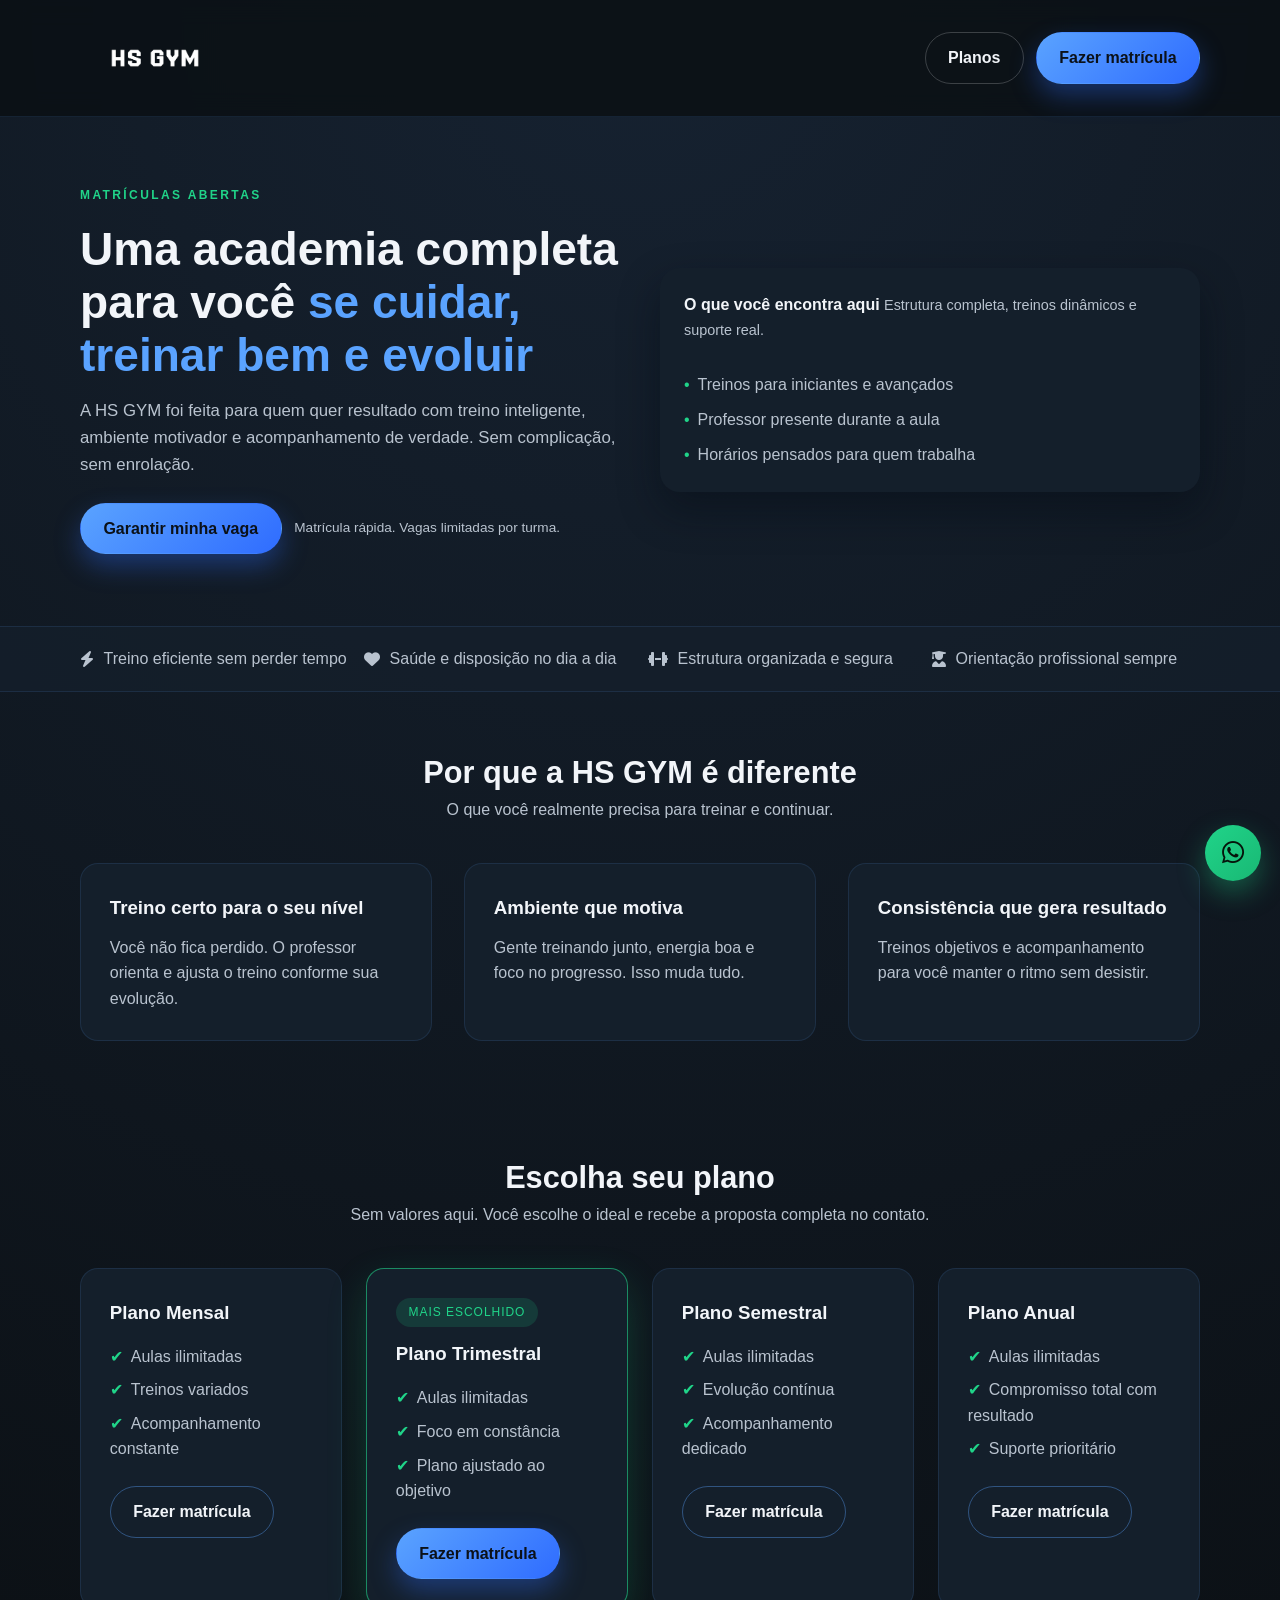
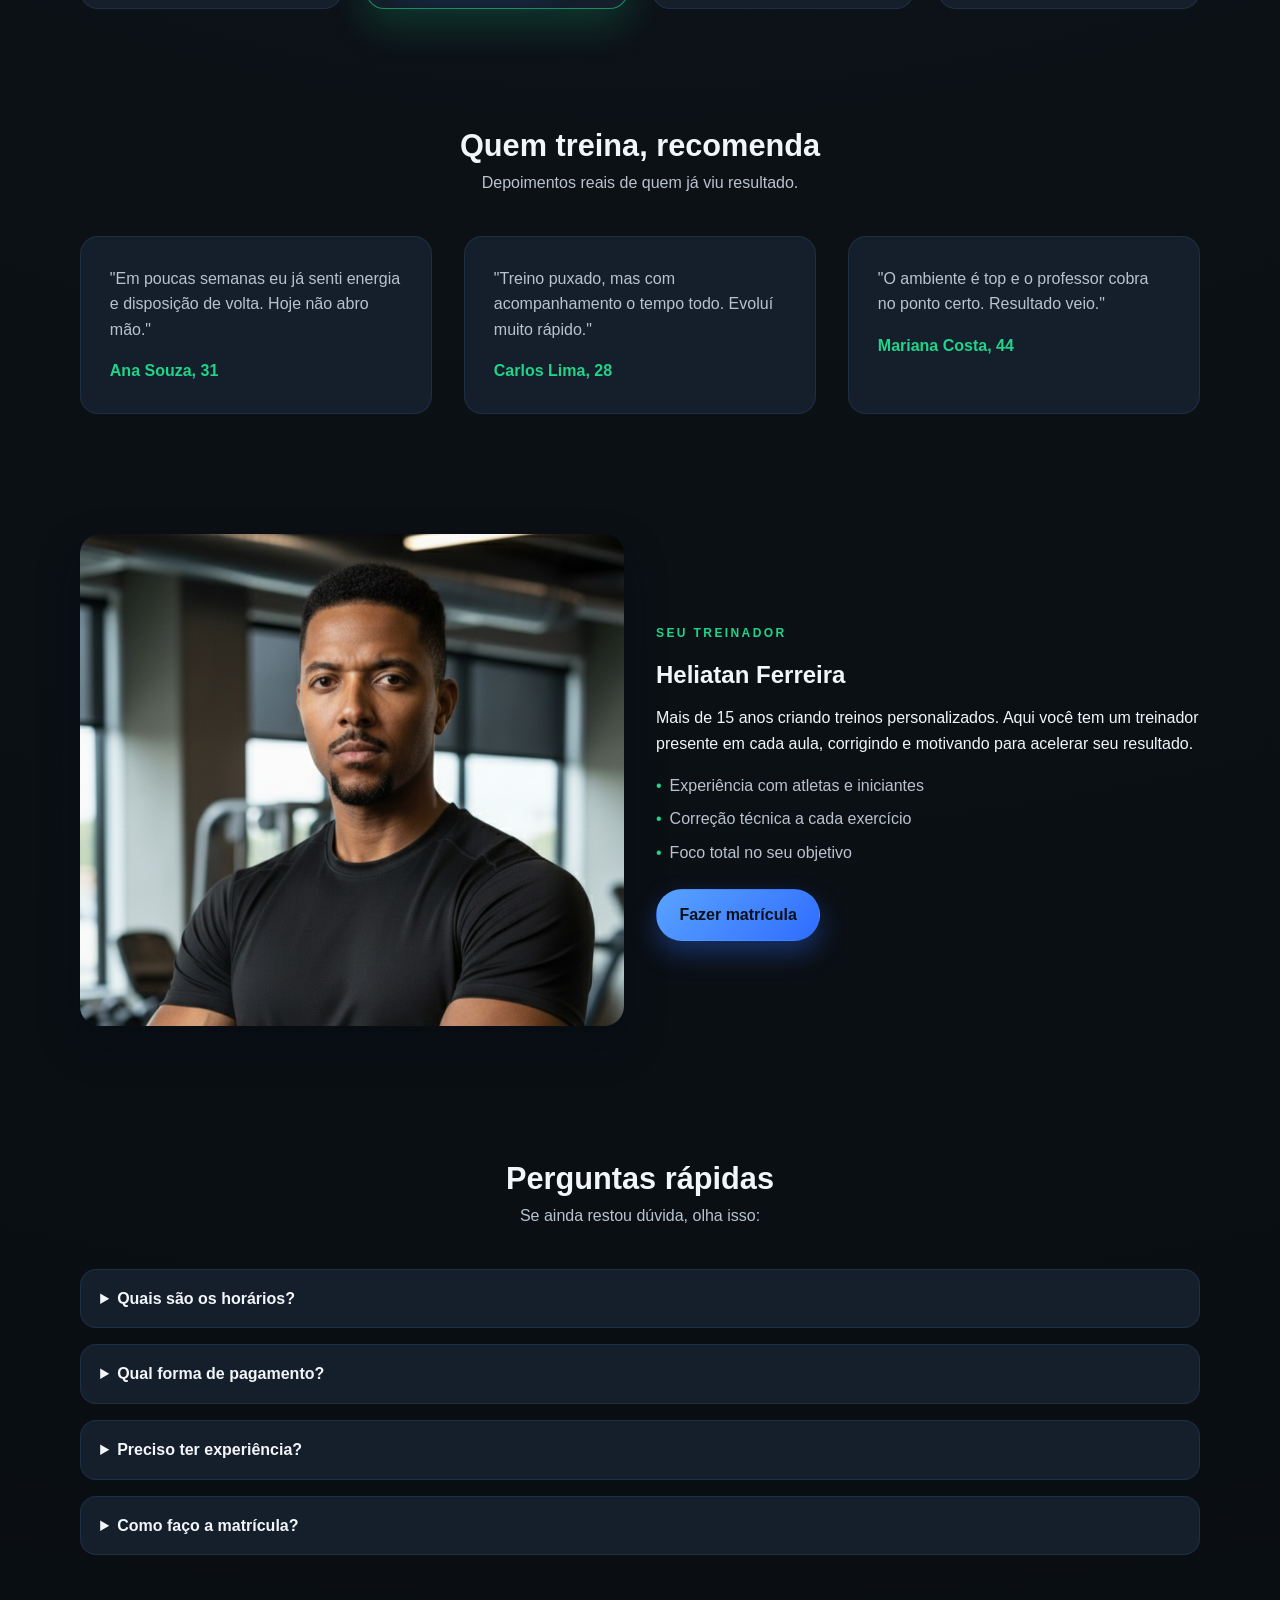
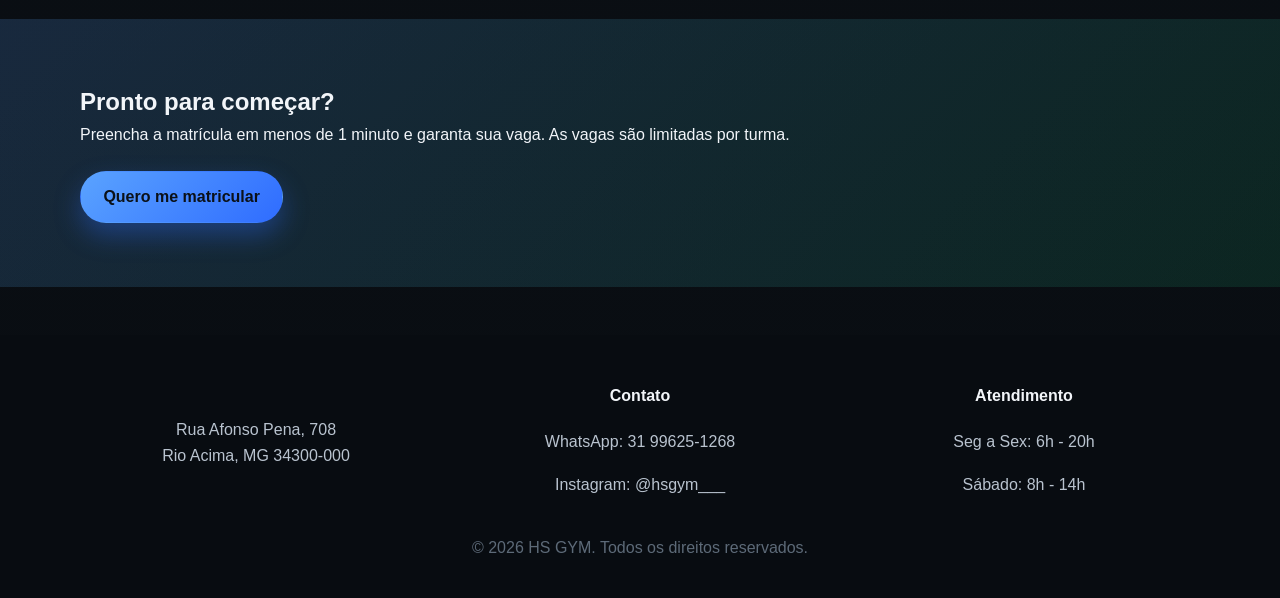
==== index.html @ c08868fa "mobile" ====
﻿<!DOCTYPE html>
<html lang="pt-br">
  <head>
    <meta charset="UTF-8" />
    <meta name="viewport" content="width=device-width, initial-scale=1.0" />
    <title>HS GYM | Matrículas Abertas</title>
    <link rel="stylesheet" href="cta.css" />
    <link
      rel="stylesheet"
      href="https://cdnjs.cloudflare.com/ajax/libs/font-awesome/6.5.1/css/all.min.css"
      integrity="sha512-DTOQO9RWCH3ppGqcWaEA1BIZOC6xxalwEsw9c2QQeAIftl+Vegovlnee1c9QX4TctnWMn13TZye+giMm8e2LwA=="
      crossorigin="anonymous"
      referrerpolicy="no-referrer"
    />
  </head>
  <body>
    <header class="topbar">
      <div class="container topbar-inner">
        <a class="brand" href="#inicio" aria-label="HS GYM">
          <img src="img/logo.png.png" alt="Logo HS GYM" />
        </a>
        <nav class="top-actions">
          <a class="btn btn-ghost" href="#planos">Planos</a>
          <a class="btn btn-primary js-enroll" href="https://forms.clickup.com/90132851194/f/2ky5cafu-353/3XN0VK53O9BMHIVTZN" target="_blank">
            Fazer matrícula
          </a>
        </nav>
      </div>
    </header>

    <main id="inicio">
      <section class="hero">
        <div class="container hero-grid">
          <div class="hero-copy">
            <span class="eyebrow">Matrículas abertas</span>
            <h1>
              Uma academia completa para você
              <span>se cuidar, treinar bem e evoluir</span>
            </h1>
            <p class="lead">
              A HS GYM foi feita para quem quer resultado com treino inteligente, ambiente
              motivador e acompanhamento de verdade. Sem complicação, sem enrolação.
            </p>
            <div class="hero-cta">
              <a class="btn btn-primary js-enroll" href="https://forms.clickup.com/90132851194/f/2ky5cafu-353/3XN0VK53O9BMHIVTZN" target="_blank">
                Garantir minha vaga
              </a>
              <span class="mini-note">Matrícula rápida. Vagas limitadas por turma.</span>
            </div>
          </div>

          <div class="hero-visual">
            <div class="hero-card wide">
              <div class="hero-card-info">
                <strong>O que você encontra aqui</strong>
                <span>Estrutura completa, treinos dinâmicos e suporte real.</span>
              </div>
              <ul class="hero-list">
                <li>Treinos para iniciantes e avançados</li>
                <li>Professor presente durante a aula</li>
                <li>Horários pensados para quem trabalha</li>
              </ul>
            </div>
          </div>
        </div>
      </section>

      <section class="strip">
        <div class="container strip-inner">
          <div class="strip-item">
            <i class="fa-solid fa-bolt"></i>
            <span>Treino eficiente sem perder tempo</span>
          </div>
          <div class="strip-item">
            <i class="fa-solid fa-heart"></i>
            <span>Saúde e disposição no dia a dia</span>
          </div>
          <div class="strip-item">
            <i class="fa-solid fa-dumbbell"></i>
            <span>Estrutura organizada e segura</span>
          </div>
          <div class="strip-item">
            <i class="fa-solid fa-user-graduate"></i>
            <span>Orientação profissional sempre</span>
          </div>
        </div>
      </section>

      <section class="benefits" id="beneficios">
        <div class="container">
          <div class="section-head">
            <h2>Por que a HS GYM é diferente</h2>
            <p>O que você realmente precisa para treinar e continuar.</p>
          </div>
          <div class="grid-3">
            <article class="card">
              <h3>Treino certo para o seu nível</h3>
              <p>Você não fica perdido. O professor orienta e ajusta o treino conforme sua evolução.</p>
            </article>
            <article class="card">
              <h3>Ambiente que motiva</h3>
              <p>Gente treinando junto, energia boa e foco no progresso. Isso muda tudo.</p>
            </article>
            <article class="card">
              <h3>Consistência que gera resultado</h3>
              <p>Treinos objetivos e acompanhamento para você manter o ritmo sem desistir.</p>
            </article>
          </div>
        </div>
      </section>

      <section class="plans" id="planos">
        <div class="container">
          <div class="section-head">
            <h2>Escolha seu plano</h2>
            <p>Sem valores aqui. Você escolhe o ideal e recebe a proposta completa no contato.</p>
          </div>
          <div class="grid-4 plans-carousel">
            <article class="plan">
              <h3>Plano Mensal</h3>
              <ul>
                <li>Aulas ilimitadas</li>
                <li>Treinos variados</li>
                <li>Acompanhamento constante</li>
              </ul>
              <a class="btn btn-outline js-enroll" href="https://forms.clickup.com/90132851194/f/2ky5cafu-353/3XN0VK53O9BMHIVTZN" target="_blank">Fazer matrícula</a>
            </article>
            <article class="plan featured">
              <div class="tag">Mais escolhido</div>
              <h3>Plano Trimestral</h3>
              <ul>
                <li>Aulas ilimitadas</li>
                <li>Foco em constância</li>
                <li>Plano ajustado ao objetivo</li>
              </ul>
              <a class="btn btn-primary js-enroll" href="https://forms.clickup.com/90132851194/f/2ky5cafu-353/3XN0VK53O9BMHIVTZN" target="_blank">Fazer matrícula</a>
            </article>
            <article class="plan">
              <h3>Plano Semestral</h3>
              <ul>
                <li>Aulas ilimitadas</li>
                <li>Evolução contínua</li>
                <li>Acompanhamento dedicado</li>
              </ul>
              <a class="btn btn-outline js-enroll" href="https://forms.clickup.com/90132851194/f/2ky5cafu-353/3XN0VK53O9BMHIVTZN" target="_blank">Fazer matrícula</a>
            </article>
            <article class="plan">
              <h3>Plano Anual</h3>
              <ul>
                <li>Aulas ilimitadas</li>
                <li>Compromisso total com resultado</li>
                <li>Suporte prioritário</li>
              </ul>
              <a class="btn btn-outline js-enroll" href="https://forms.clickup.com/90132851194/f/2ky5cafu-353/3XN0VK53O9BMHIVTZN" target="_blank">Fazer matrícula</a>
            </article>
          </div>
          <div class="plans-dots" aria-hidden="true">
            <span class="dot active"></span>
            <span class="dot"></span>
            <span class="dot"></span>
            <span class="dot"></span>
          </div>
        </div>
      </section>

      <section class="social-proof" id="depoimentos">
        <div class="container">
          <div class="section-head">
            <h2>Quem treina, recomenda</h2>
            <p>Depoimentos reais de quem já viu resultado.</p>
          </div>
          <div class="grid-3">
            <article class="quote">
              <p>"Em poucas semanas eu já senti energia e disposição de volta. Hoje não abro mão."</p>
              <span>Ana Souza, 31</span>
            </article>
            <article class="quote">
              <p>"Treino puxado, mas com acompanhamento o tempo todo. Evoluí muito rápido."</p>
              <span>Carlos Lima, 28</span>
            </article>
            <article class="quote">
              <p>"O ambiente é top e o professor cobra no ponto certo. Resultado veio."</p>
              <span>Mariana Costa, 44</span>
            </article>
          </div>
        </div>
      </section>

      <section class="trainer" id="treinador">
        <div class="container trainer-grid">
          <div class="trainer-image">
            <img src="img/personal.png" alt="Heliatan Ferreira - Personal Trainer" />
          </div>
          <div class="trainer-info">
            <span class="eyebrow">Seu treinador</span>
            <h2>Heliatan Ferreira</h2>
            <p>
              Mais de 15 anos criando treinos personalizados. Aqui você tem um treinador
              presente em cada aula, corrigindo e motivando para acelerar seu resultado.
            </p>
            <ul class="trainer-list">
              <li>Experiência com atletas e iniciantes</li>
              <li>Correção técnica a cada exercício</li>
              <li>Foco total no seu objetivo</li>
            </ul>
            <a class="btn btn-primary js-enroll" href="https://forms.clickup.com/90132851194/f/2ky5cafu-353/3XN0VK53O9BMHIVTZN" target="_blank">Fazer matrícula</a>
          </div>
        </div>
      </section>

      <section class="faq" id="faq">
        <div class="container">
          <div class="section-head">
            <h2>Perguntas rápidas</h2>
            <p>Se ainda restou dúvida, olha isso:</p>
          </div>
          <div class="faq-grid">
            <details>
              <summary>Quais são os horários?</summary>
              <p>Segundas, quartas e sextas: 06h, 18h30 e 19h30.</p>
            </details>
            <details>
              <summary>Qual forma de pagamento?</summary>
              <p>Pix ou dinheiro. Você escolhe o mais conveniente.</p>
            </details>
            <details>
              <summary>Preciso ter experiência?</summary>
              <p>Não. Os treinos são adaptados para qualquer nível.</p>
            </details>
            <details>
              <summary>Como faço a matrícula?</summary>
              <p>É só clicar em qualquer botão de matrícula e preencher o formulário.</p>
            </details>
          </div>
        </div>
      </section>

      <section class="cta-final" id="matricula">
        <div class="container cta-final-inner">
          <div>
            <h2>Pronto para começar?</h2>
            <p>
              Preencha a matrícula em menos de 1 minuto e garanta sua vaga. As vagas são
              limitadas por turma.
            </p>
          </div>
          <div class="cta-buttons">
            <a class="btn btn-primary js-enroll" href="https://forms.clickup.com/90132851194/f/2ky5cafu-353/3XN0VK53O9BMHIVTZN" target="_blank">Quero me matricular</a>
          </div>
        </div>
      </section>
    </main>

    <footer class="footer">
      <div class="container footer-grid">
        <div>
          <p>Rua Afonso Pena, 708<br />Rio Acima, MG 34300-000</p>
        </div>
        <div>
          <h4>Contato</h4>
          <p>WhatsApp: 31 99625-1268</p>
          <p>Instagram: @hsgym___</p>
        </div>
        <div>
          <h4>Atendimento</h4>
          <p>Seg a Sex: 6h - 20h</p>
          <p>Sábado: 8h - 14h</p>
        </div>
      </div>
      <p class="copyright">© 2026 HS GYM. Todos os direitos reservados.</p>
    </footer>

    <div class="sticky-cta">
      <a class="btn btn-primary js-enroll" href="https://forms.clickup.com/90132851194/f/2ky5cafu-353/3XN0VK53O9BMHIVTZN" target="_blank">Matricular</a>
    </div>

    <a
      class="whatsapp-support"
      href="https://api.whatsapp.com/send?phone=5531996251268&text=Preciso%20de%20suporte%20para%20realizar%20minha%20matr%C3%ADcula"
      target="_blank"
      aria-label="Suporte no WhatsApp"
    >
      <i class="fa-brands fa-whatsapp"></i>
    </a>

    <div class="modal-overlay" id="enroll-modal" aria-hidden="true">
      <div class="modal">
        <button class="modal-close" type="button" aria-label="Fechar">×</button>
        <h3>Matrícula enviada com sucesso</h3>
        <p>
          Obrigado por se matricular. Em breve nossa equipe entra em contato para
          confirmar os detalhes.
        </p>
        <div class="modal-actions">
          <a class="btn btn-outline" href="#beneficios">Conheça melhor a HS GYM</a>
          <a class="btn btn-primary" href="index2.html">Ir para o site principal</a>
        </div>
      </div>
    </div>

    <script>
      (function () {
        const modal = document.getElementById('enroll-modal');
        const closeBtn = modal.querySelector('.modal-close');
        const enrollLinks = document.querySelectorAll('.js-enroll');

        const openModal = () => {
          modal.classList.add('active');
          modal.setAttribute('aria-hidden', 'false');
        };

        const closeModal = () => {
          modal.classList.remove('active');
          modal.setAttribute('aria-hidden', 'true');
        };

        enrollLinks.forEach((link) => {
          link.addEventListener('click', () => {
            setTimeout(openModal, 200);
          });
        });

        closeBtn.addEventListener('click', closeModal);
        modal.addEventListener('click', (event) => {
          if (event.target === modal) {
            closeModal();
          }
        });

        document.addEventListener('keydown', (event) => {
          if (event.key === 'Escape') {
            closeModal();
          }
        });

        const plansCarousel = document.querySelector('.plans-carousel');
        const dots = document.querySelectorAll('.plans-dots .dot');

        if (plansCarousel && dots.length) {
          const updateDots = () => {
            const cardWidth = plansCarousel.firstElementChild?.getBoundingClientRect().width || 1;
            const index = Math.round(plansCarousel.scrollLeft / (cardWidth + 16));
            dots.forEach((dot, i) => {
              dot.classList.toggle('active', i === index);
            });
          };

          plansCarousel.addEventListener('scroll', () => {
            window.requestAnimationFrame(updateDots);
          });

          updateDots();
        }
      })();
    </script>
  </body>
</html>
---- cta.css ----
﻿:root {
  --bg: #0c1116;
  --bg-soft: #111a24;
  --card: #141f2b;
  --accent: #20d489;
  --accent-strong: #19b874;
  --primary: #5aa3ff;
  --text: #f2f5f9;
  --muted: #b9c3cf;
  --shadow: 0 18px 40px rgba(5, 10, 20, 0.45);
}

@import url('https://fonts.googleapis.com/css2?family=Manrope:wght@300;400;600;700&family=Sora:wght@400;600;700&display=swap');

* {
  margin: 0;
  padding: 0;
  box-sizing: border-box;
}

body {
  font-family: 'Manrope', sans-serif;
  background: radial-gradient(circle at top, #162231 0%, #0c1116 45%, #090d12 100%);
  color: var(--text);
  line-height: 1.6;
}

a {
  color: inherit;
  text-decoration: none;
}

img {
  max-width: 100%;
  display: block;
}

.container {
  width: min(1120px, 92%);
  margin: 0 auto;
}

.topbar {
  position: sticky;
  top: 0;
  z-index: 10;
  background: rgba(12, 17, 22, 0.9);
  backdrop-filter: blur(12px);
  border-bottom: 1px solid rgba(90, 163, 255, 0.12);
}

.topbar-inner {
  display: flex;
  align-items: center;
  justify-content: space-between;
  padding: 1rem 0;
}

.brand img {
  width: 150px;
}

.top-actions {
  display: flex;
  gap: 0.75rem;
  align-items: center;
}

.btn {
  display: inline-flex;
  align-items: center;
  justify-content: center;
  gap: 0.5rem;
  padding: 0.75rem 1.4rem;
  border-radius: 999px;
  font-weight: 600;
  transition: all 0.2s ease;
  border: 1px solid transparent;
}

.btn-primary {
  background: linear-gradient(135deg, var(--primary), #2f6cff);
  color: #0b1118;
  box-shadow: 0 12px 26px rgba(47, 108, 255, 0.35);
}

.btn-primary:hover {
  transform: translateY(-2px);
}

.btn-whatsapp {
  background: linear-gradient(135deg, var(--accent), var(--accent-strong));
  color: #06140b;
}

.btn-ghost {
  border: 1px solid rgba(255, 255, 255, 0.2);
  color: var(--text);
}

.btn-outline {
  border: 1px solid rgba(90, 163, 255, 0.4);
  color: var(--text);
}

.hero {
  padding: 4rem 0 3rem;
}

.hero-grid {
  display: grid;
  grid-template-columns: repeat(auto-fit, minmax(280px, 1fr));
  gap: 2.5rem;
  align-items: center;
}

.hero-copy h1 {
  font-family: 'Sora', sans-serif;
  font-size: clamp(2rem, 3.6vw, 3.6rem);
  line-height: 1.15;
  margin: 1rem 0;
}

.hero-copy h1 span {
  color: var(--primary);
}

.eyebrow {
  text-transform: uppercase;
  letter-spacing: 0.2em;
  font-size: 0.75rem;
  color: var(--accent);
  font-weight: 600;
}

.lead {
  color: var(--muted);
  font-size: 1.05rem;
}

.hero-cta {
  display: flex;
  flex-wrap: wrap;
  gap: 0.8rem;
  margin: 1.5rem 0;
  align-items: center;
}

.trust {
  display: grid;
  grid-template-columns: repeat(auto-fit, minmax(200px, 1fr));
  gap: 1rem;
}

.trust-item {
  display: flex;
  gap: 0.75rem;
  background: var(--card);
  padding: 0.9rem;
  border-radius: 16px;
  border: 1px solid rgba(90, 163, 255, 0.15);
}

.trust-item i {
  color: var(--accent);
  font-size: 1.4rem;
}

.trust-item span {
  color: var(--muted);
  font-size: 0.85rem;
}

.hero-visual {
  display: grid;
  gap: 1rem;
}

.hero-card {
  background: var(--card);
  border-radius: 20px;
  overflow: hidden;
  box-shadow: var(--shadow);
}

.hero-card-info {
  padding: 1rem;
}

.hero-card-info span {
  color: var(--muted);
  font-size: 0.9rem;
}

.hero-card.wide {
  grid-column: span 2;
}

.strip {
  padding: 1.2rem 0;
  background: rgba(20, 31, 43, 0.75);
  border-top: 1px solid rgba(90, 163, 255, 0.12);
  border-bottom: 1px solid rgba(90, 163, 255, 0.12);
}

.strip-inner {
  display: grid;
  grid-template-columns: repeat(auto-fit, minmax(180px, 1fr));
  gap: 1rem;
  align-items: center;
}

.strip-item {
  display: flex;
  gap: 0.6rem;
  align-items: center;
  color: var(--muted);
}

.section-head {
  text-align: center;
  margin-bottom: 2rem;
}

.section-head h2 {
  font-family: 'Sora', sans-serif;
  font-size: clamp(1.6rem, 2.4vw, 2.4rem);
}

.section-head p {
  color: var(--muted);
}

.grid-3 {
  display: grid;
  grid-template-columns: repeat(auto-fit, minmax(240px, 1fr));
  gap: 1.5rem;
}

.grid-4 {
  display: grid;
  grid-template-columns: repeat(4, minmax(0, 1fr));
  gap: 1.5rem;
}

.card,
.plan,
.quote {
  background: var(--card);
  border-radius: 18px;
  padding: 1.5rem;
  border: 1px solid rgba(90, 163, 255, 0.12);
}

.card h3,
.plan h3 {
  font-family: 'Sora', sans-serif;
  margin-bottom: 0.75rem;
}

.card p,
.plan ul,
.quote p {
  color: var(--muted);
}

.plan ul {
  list-style: none;
  display: grid;
  gap: 0.5rem;
  margin: 1rem 0 1.5rem;
}

.plan li::before {
  content: '✔';
  color: var(--accent);
  margin-right: 0.5rem;
}

.plan.featured {
  border: 1px solid rgba(32, 212, 137, 0.6);
  box-shadow: 0 16px 40px rgba(32, 212, 137, 0.2);
}

.tag {
  display: inline-block;
  background: rgba(32, 212, 137, 0.15);
  color: var(--accent);
  padding: 0.3rem 0.8rem;
  border-radius: 999px;
  font-size: 0.75rem;
  text-transform: uppercase;
  letter-spacing: 0.08em;
  margin-bottom: 0.8rem;
}

.social-proof .quote span {
  display: block;
  margin-top: 1rem;
  color: var(--accent);
  font-weight: 600;
}

.trainer {
  padding: 4rem 0;
}

.trainer-grid {
  display: grid;
  grid-template-columns: repeat(auto-fit, minmax(260px, 1fr));
  gap: 2rem;
  align-items: center;
}

.trainer-image img {
  border-radius: 20px;
  box-shadow: var(--shadow);
}

.trainer-info h2 {
  font-family: 'Sora', sans-serif;
  margin: 0.7rem 0;
}

.trainer-list {
  list-style: none;
  display: grid;
  gap: 0.5rem;
  margin: 1rem 0 1.5rem;
  color: var(--muted);
}

.trainer-list li::before {
  content: '•';
  color: var(--accent);
  margin-right: 0.5rem;
}

.gallery img {
  border-radius: 16px;
  border: 1px solid rgba(90, 163, 255, 0.12);
  height: 100%;
  object-fit: cover;
}

.faq {
  padding: 4rem 0;
}

.faq-grid {
  display: grid;
  gap: 1rem;
}

details {
  background: var(--card);
  padding: 1rem 1.2rem;
  border-radius: 16px;
  border: 1px solid rgba(90, 163, 255, 0.12);
}

summary {
  cursor: pointer;
  font-weight: 600;
}

details p {
  color: var(--muted);
  margin-top: 0.75rem;
}

.cta-final {
  padding: 4rem 0;
  background: linear-gradient(135deg, rgba(90, 163, 255, 0.18), rgba(32, 212, 137, 0.12));
}

.cta-final-inner {
  display: flex;
  flex-direction: column;
  gap: 1.5rem;
  align-items: flex-start;
}

.cta-buttons {
  display: flex;
  flex-wrap: wrap;
  gap: 0.75rem;
}

.footer {
  padding: 3rem 0 2rem;
  background: #080c11;
  color: var(--muted);
}

.footer-grid {
  display: grid;
  grid-template-columns: repeat(auto-fit, minmax(200px, 1fr));
  gap: 2rem;
  margin-bottom: 2rem;
}

.footer-logo {
  width: 140px;
  margin-bottom: 1rem;
}

.copyright {
  text-align: center;
  color: #5d6a78;
}

.sticky-cta {
  position: fixed;
  bottom: 1rem;
  left: 50%;
  transform: translateX(-50%);
  display: flex;
  gap: 0.7rem;
  background: rgba(12, 17, 22, 0.9);
  padding: 0.6rem 0.8rem;
  border-radius: 999px;
  border: 1px solid rgba(90, 163, 255, 0.2);
  z-index: 20;
}

.whatsapp-support {
  position: fixed;
  right: 1.2rem;
  bottom: 1.2rem;
  width: 56px;
  height: 56px;
  border-radius: 50%;
  background: linear-gradient(135deg, var(--accent), var(--accent-strong));
  color: #06140b;
  display: flex;
  align-items: center;
  justify-content: center;
  font-size: 1.6rem;
  box-shadow: 0 12px 28px rgba(32, 212, 137, 0.35);
  z-index: 30;
}

.whatsapp-support:hover {
  transform: translateY(-2px);
}

.modal-overlay {
  position: fixed;
  inset: 0;
  background: rgba(7, 10, 14, 0.75);
  display: none;
  align-items: center;
  justify-content: center;
  padding: 1.5rem;
  z-index: 40;
}

.modal-overlay.active {
  display: flex;
}

.modal {
  background: #0f1721;
  border: 1px solid rgba(90, 163, 255, 0.25);
  border-radius: 18px;
  padding: 2rem;
  max-width: 520px;
  width: 100%;
  box-shadow: var(--shadow);
  position: relative;
  text-align: center;
}

.modal h3 {
  font-family: 'Sora', sans-serif;
  margin-bottom: 0.75rem;
}

.modal p {
  color: var(--muted);
  margin-bottom: 1.5rem;
}

.modal-actions {
  display: flex;
  flex-wrap: wrap;
  gap: 0.75rem;
  justify-content: center;
}

.modal-actions .btn {
  flex: 1 1 200px;
}

.modal-close {
  position: absolute;
  top: 0.8rem;
  right: 0.8rem;
  background: transparent;
  border: none;
  color: var(--muted);
  font-size: 1.5rem;
  cursor: pointer;
}

@media (min-width: 900px) {
  .sticky-cta {
    display: none;
  }
}

@media (max-width: 768px) {
  .top-actions {
    display: none;
  }

  .hero {
    padding: 3rem 0 2rem;
  }

  .hero-grid {
    gap: 1.6rem;
  }

  .hero-copy h1 {
    font-size: clamp(1.7rem, 7vw, 2.6rem);
    text-align: center;
  }

  .hero-copy .lead {
    text-align: center;
    font-size: 1rem;
  }

  .eyebrow {
    display: block;
    text-align: center;
  }

  .hero-cta {
    flex-direction: column;
    align-items: stretch;
    text-align: center;
  }

  .hero-cta .btn {
    width: 100%;
  }

  .mini-note {
    text-align: center;
  }

  .hero-card.wide {
    grid-column: span 1;
  }

  .cta-final-inner {
    align-items: stretch;
  }

  .section-head {
    text-align: center;
  }

  .grid-3 {
    gap: 1.2rem;
  }

  .grid-4 {
    display: grid;
    grid-auto-flow: column;
    grid-auto-columns: 85%;
    overflow-x: auto;
    gap: 1rem;
    padding-bottom: 0.5rem;
    scroll-snap-type: x mandatory;
    scroll-padding: 1rem;
    -webkit-overflow-scrolling: touch;
    overscroll-behavior-x: contain;
  }

  .grid-4 .plan {
    scroll-snap-align: center;
  }

  .plans-dots {
    display: flex;
    justify-content: center;
    gap: 0.4rem;
    margin-top: 0.8rem;
  }

  .plans-dots .dot {
    width: 8px;
    height: 8px;
    border-radius: 999px;
    background: rgba(255, 255, 255, 0.25);
    transition: all 0.2s ease;
  }

  .plans-dots .dot.active {
    width: 18px;
    background: var(--primary);
  }

  .sticky-cta {
    display: none;
  }

  .card,
  .plan,
  .quote {
    padding: 1.3rem;
  }

  .strip-inner {
    gap: 0.6rem;
  }

  .strip-item {
    justify-content: center;
    font-size: 0.9rem;
  }

  .trainer {
    padding: 3rem 0;
  }

  .trainer-grid {
    text-align: center;
  }

  .trainer-list {
    text-align: left;
    margin: 1rem auto 1.5rem;
    max-width: 320px;
  }

  .faq-grid details {
    font-size: 0.95rem;
  }

  .footer {
    padding: 2.5rem 0 2rem;
  }

  .footer-grid {
    gap: 1.5rem;
  }

  .whatsapp-support {
    bottom: 5.2rem;
    right: 1rem;
  }
}

@media (max-width: 1100px) {
  .grid-4 {
    grid-template-columns: repeat(2, minmax(0, 1fr));
  }
}

@media (max-width: 768px) {
  .grid-4 {
    grid-template-columns: none;
    display: grid;
    grid-auto-flow: column;
    grid-auto-columns: 85%;
    overflow-x: auto;
    gap: 1rem;
    padding-bottom: 0.5rem;
    scroll-snap-type: x mandatory;
  }
}
.hero-list {
  list-style: none;
  display: grid;
  gap: 0.6rem;
  padding: 1rem 0 0;
  color: var(--muted);
}

.hero-list li::before {
  content: '•';
  color: var(--accent);
  margin-right: 0.5rem;
}

.hero-card.wide {
  padding: 1.5rem;
}

.hero-card.wide img {
  display: none;
}

.hero-card-info {
  padding: 0;
  margin-bottom: 0.8rem;
}

.mini-note {
  font-size: 0.85rem;
  color: var(--muted);
  display: block;
}
/* layout spacing refinements */
.benefits,
.plans,
.social-proof {
  padding: 3.5rem 0;
}

.section-head {
  margin-bottom: 2.5rem;
}

.grid-3 {
  gap: 2rem;
}

.card,
.plan,
.quote {
  padding: 1.8rem;
}

/* footer fixes */
.footer {
  margin-top: 3rem;
}

.footer-grid h4 {
  font-family: 'Sora', sans-serif;
  margin-bottom: 0.6rem;
  color: var(--text);
}

.footer p {
  margin: 0.35rem 0;
}

/* prevent sticky CTA overlap on small screens */
body {
  padding-bottom: 5rem;
}

@media (min-width: 900px) {
  body {
    padding-bottom: 0;
  }
}
.footer-grid {
  align-items: center;
  text-align: center;
}

.footer-grid > div {
  display: flex;
  flex-direction: column;
  align-items: center;
  gap: 0.35rem;
}
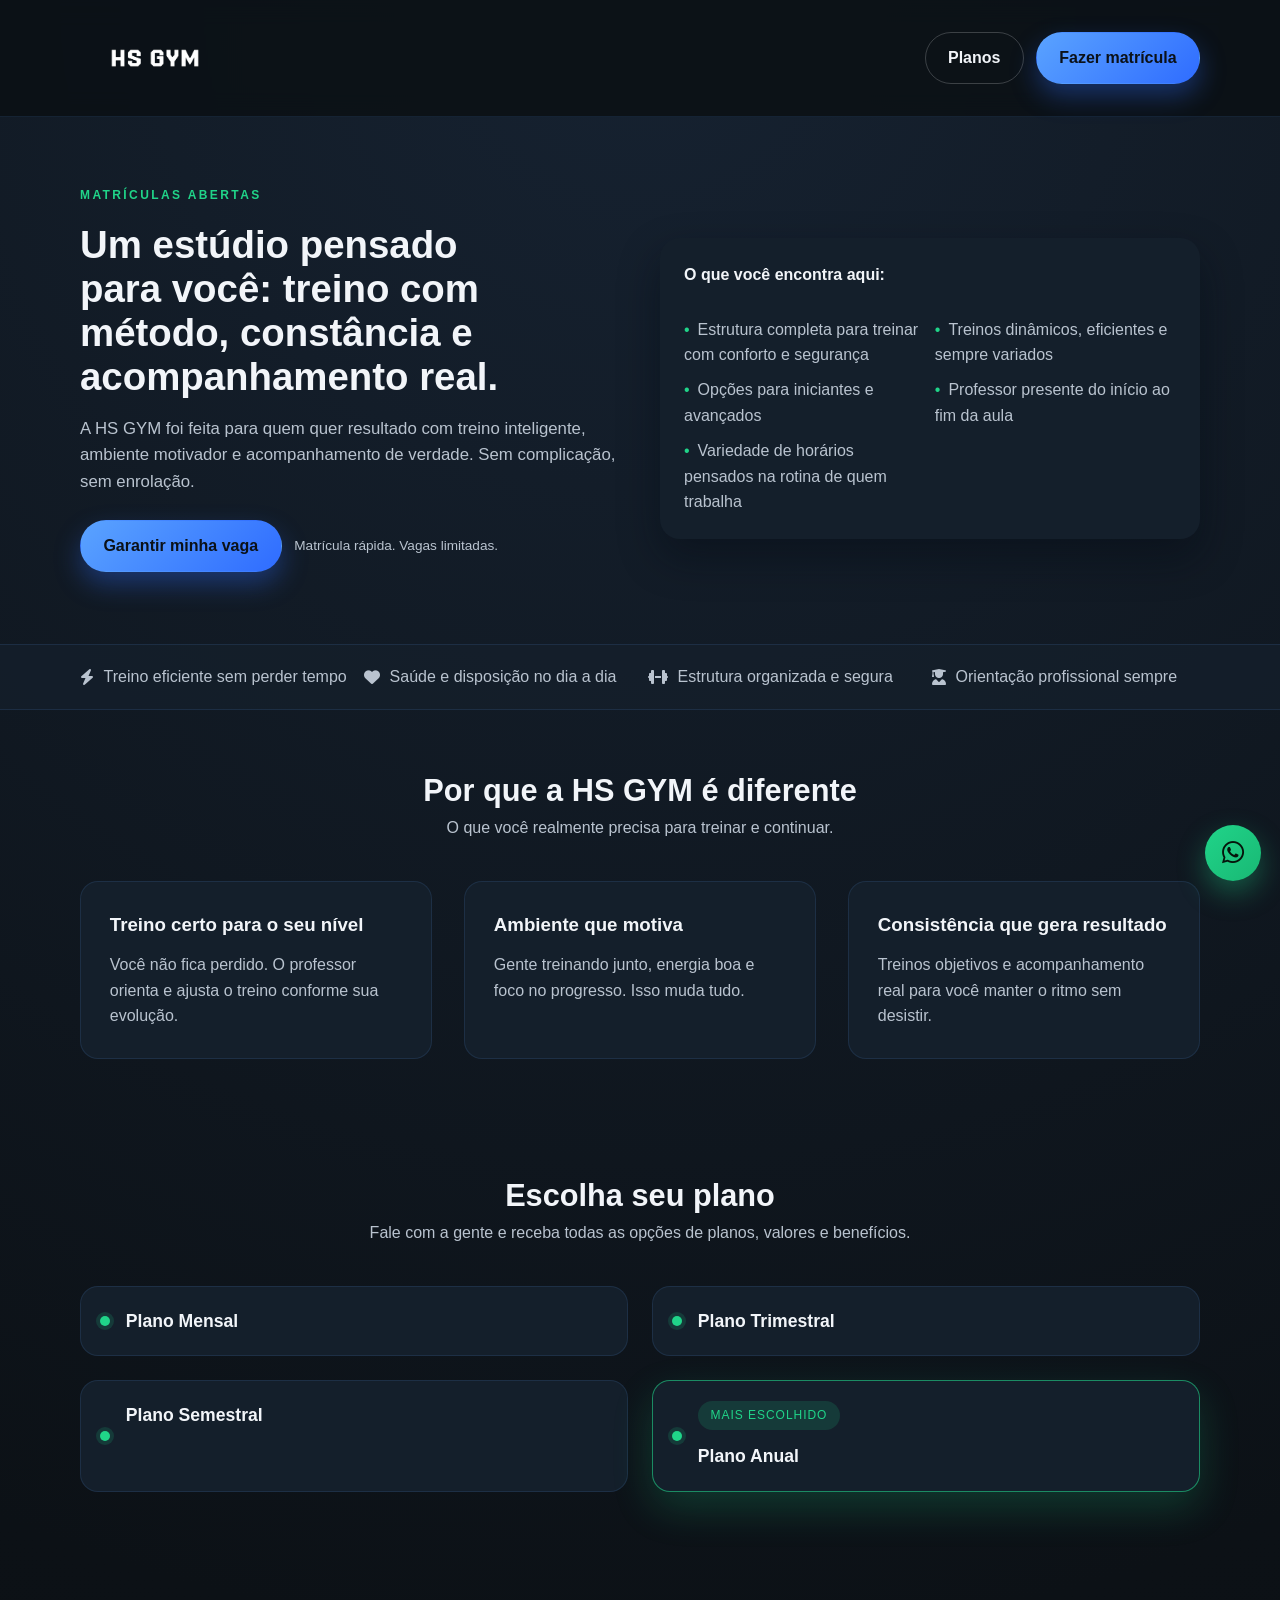
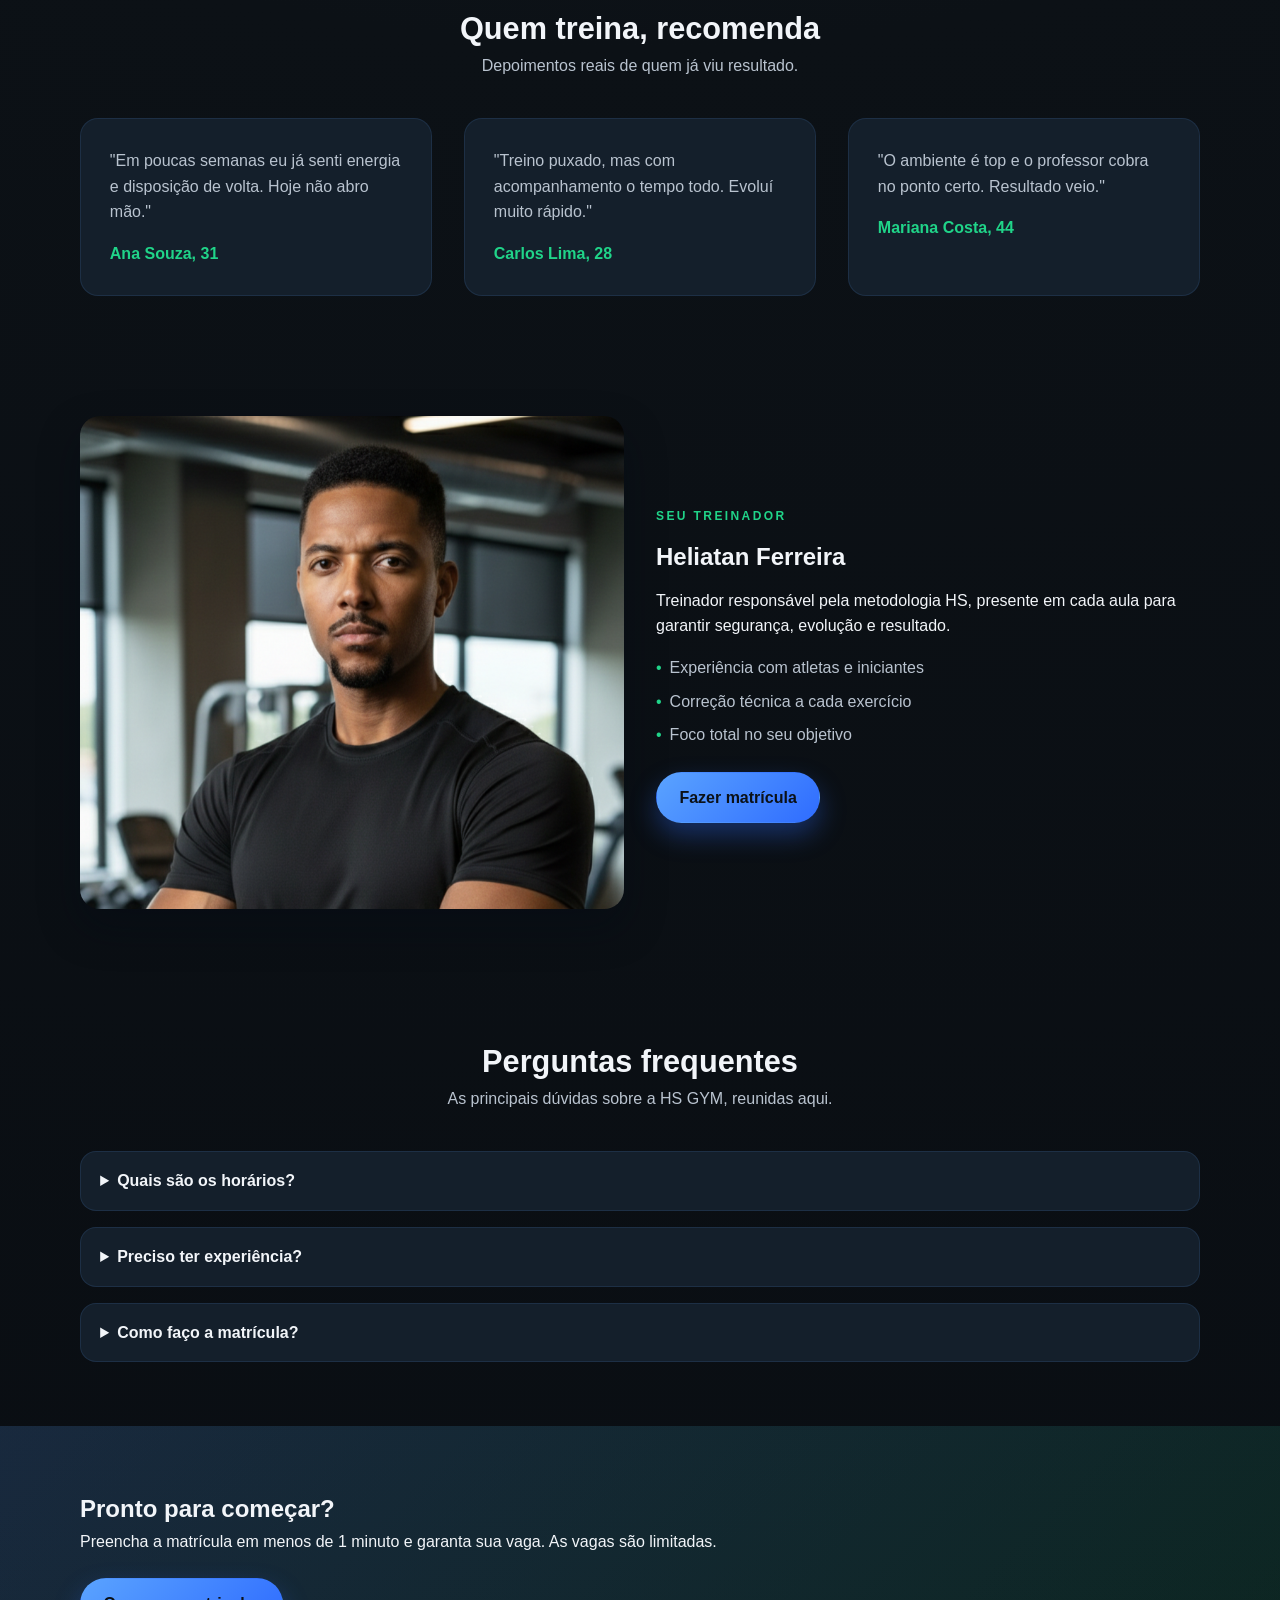
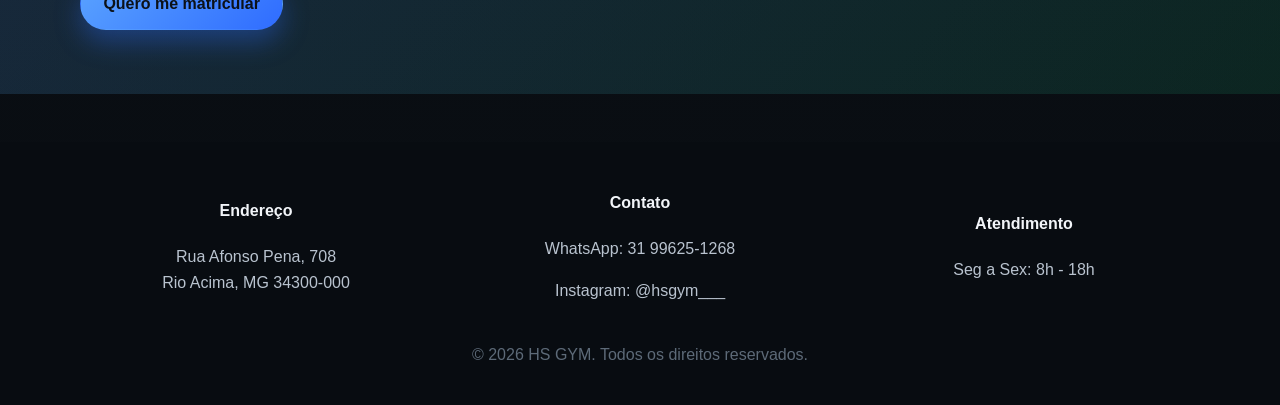
==== commit bb2454fc: "melhorias" ====
--- a/index.html
+++ b/index.html
@@ -34,8 +34,7 @@
           <div class="hero-copy">
             <span class="eyebrow">Matrículas abertas</span>
             <h1>
-              Uma academia completa para você
-              <span>se cuidar, treinar bem e evoluir</span>
+              Um estúdio pensado para você: treino com método, constância e acompanhamento real.
             </h1>
             <p class="lead">
               A HS GYM foi feita para quem quer resultado com treino inteligente, ambiente
@@ -45,20 +44,21 @@
               <a class="btn btn-primary js-enroll" href="https://forms.clickup.com/90132851194/f/2ky5cafu-353/3XN0VK53O9BMHIVTZN" target="_blank">
                 Garantir minha vaga
               </a>
-              <span class="mini-note">Matrícula rápida. Vagas limitadas por turma.</span>
+              <span class="mini-note">Matrícula rápida. Vagas limitadas.</span>
             </div>
           </div>
 
           <div class="hero-visual">
             <div class="hero-card wide">
               <div class="hero-card-info">
-                <strong>O que você encontra aqui</strong>
-                <span>Estrutura completa, treinos dinâmicos e suporte real.</span>
+                <strong>O que você encontra aqui:</strong>
               </div>
               <ul class="hero-list">
-                <li>Treinos para iniciantes e avançados</li>
-                <li>Professor presente durante a aula</li>
-                <li>Horários pensados para quem trabalha</li>
+                <li>Estrutura completa para treinar com conforto e segurança</li>
+                <li>Treinos dinâmicos, eficientes e sempre variados</li>
+                <li>Opções para iniciantes e avançados</li>
+                <li>Professor presente do início ao fim da aula</li>
+                <li>Variedade de horários pensados na rotina de quem trabalha</li>
               </ul>
             </div>
           </div>
@@ -103,7 +103,7 @@
             </article>
             <article class="card">
               <h3>Consistência que gera resultado</h3>
-              <p>Treinos objetivos e acompanhamento para você manter o ritmo sem desistir.</p>
+              <p>Treinos objetivos e acompanhamento real para você manter o ritmo sem desistir.</p>
             </article>
           </div>
         </div>
@@ -113,45 +113,21 @@
         <div class="container">
           <div class="section-head">
             <h2>Escolha seu plano</h2>
-            <p>Sem valores aqui. Você escolhe o ideal e recebe a proposta completa no contato.</p>
+            <p>Fale com a gente e receba todas as opções de planos, valores e benefícios.</p>
           </div>
           <div class="grid-4 plans-carousel">
             <article class="plan">
               <h3>Plano Mensal</h3>
-              <ul>
-                <li>Aulas ilimitadas</li>
-                <li>Treinos variados</li>
-                <li>Acompanhamento constante</li>
-              </ul>
-              <a class="btn btn-outline js-enroll" href="https://forms.clickup.com/90132851194/f/2ky5cafu-353/3XN0VK53O9BMHIVTZN" target="_blank">Fazer matrícula</a>
+            </article>
+            <article class="plan">
+              <h3>Plano Trimestral</h3>
+            </article>
+            <article class="plan">
+              <h3>Plano Semestral</h3>
             </article>
             <article class="plan featured">
               <div class="tag">Mais escolhido</div>
-              <h3>Plano Trimestral</h3>
-              <ul>
-                <li>Aulas ilimitadas</li>
-                <li>Foco em constância</li>
-                <li>Plano ajustado ao objetivo</li>
-              </ul>
-              <a class="btn btn-primary js-enroll" href="https://forms.clickup.com/90132851194/f/2ky5cafu-353/3XN0VK53O9BMHIVTZN" target="_blank">Fazer matrícula</a>
-            </article>
-            <article class="plan">
-              <h3>Plano Semestral</h3>
-              <ul>
-                <li>Aulas ilimitadas</li>
-                <li>Evolução contínua</li>
-                <li>Acompanhamento dedicado</li>
-              </ul>
-              <a class="btn btn-outline js-enroll" href="https://forms.clickup.com/90132851194/f/2ky5cafu-353/3XN0VK53O9BMHIVTZN" target="_blank">Fazer matrícula</a>
-            </article>
-            <article class="plan">
               <h3>Plano Anual</h3>
-              <ul>
-                <li>Aulas ilimitadas</li>
-                <li>Compromisso total com resultado</li>
-                <li>Suporte prioritário</li>
-              </ul>
-              <a class="btn btn-outline js-enroll" href="https://forms.clickup.com/90132851194/f/2ky5cafu-353/3XN0VK53O9BMHIVTZN" target="_blank">Fazer matrícula</a>
             </article>
           </div>
           <div class="plans-dots" aria-hidden="true">
@@ -195,8 +171,8 @@
             <span class="eyebrow">Seu treinador</span>
             <h2>Heliatan Ferreira</h2>
             <p>
-              Mais de 15 anos criando treinos personalizados. Aqui você tem um treinador
-              presente em cada aula, corrigindo e motivando para acelerar seu resultado.
+              Treinador responsável pela metodologia HS, presente em cada aula para garantir
+              segurança, evolução e resultado.
             </p>
             <ul class="trainer-list">
               <li>Experiência com atletas e iniciantes</li>
@@ -211,25 +187,21 @@
       <section class="faq" id="faq">
         <div class="container">
           <div class="section-head">
-            <h2>Perguntas rápidas</h2>
-            <p>Se ainda restou dúvida, olha isso:</p>
+            <h2>Perguntas frequentes</h2>
+            <p>As principais dúvidas sobre a HS GYM, reunidas aqui.</p>
           </div>
           <div class="faq-grid">
             <details>
               <summary>Quais são os horários?</summary>
-              <p>Segundas, quartas e sextas: 06h, 18h30 e 19h30.</p>
-            </details>
-            <details>
-              <summary>Qual forma de pagamento?</summary>
-              <p>Pix ou dinheiro. Você escolhe o mais conveniente.</p>
+              <p>05h, 06h, 18h30, 19h30 e 20h30.</p>
             </details>
             <details>
               <summary>Preciso ter experiência?</summary>
-              <p>Não. Os treinos são adaptados para qualquer nível.</p>
+              <p>Não. Os treinos são adaptados para todos os níveis, do iniciante ao avançado.</p>
             </details>
             <details>
               <summary>Como faço a matrícula?</summary>
-              <p>É só clicar em qualquer botão de matrícula e preencher o formulário.</p>
+              <p>Clique em um dos botões de matrícula, preencha o formulário e a gente entra em contato com você.</p>
             </details>
           </div>
         </div>
@@ -241,7 +213,7 @@
             <h2>Pronto para começar?</h2>
             <p>
               Preencha a matrícula em menos de 1 minuto e garanta sua vaga. As vagas são
-              limitadas por turma.
+              limitadas.
             </p>
           </div>
           <div class="cta-buttons">
@@ -254,6 +226,7 @@
     <footer class="footer">
       <div class="container footer-grid">
         <div>
+          <h4>Endereço</h4>
           <p>Rua Afonso Pena, 708<br />Rio Acima, MG 34300-000</p>
         </div>
         <div>
@@ -263,8 +236,7 @@
         </div>
         <div>
           <h4>Atendimento</h4>
-          <p>Seg a Sex: 6h - 20h</p>
-          <p>Sábado: 8h - 14h</p>
+          <p>Seg a Sex: 8h - 18h</p>
         </div>
       </div>
       <p class="copyright">© 2026 HS GYM. Todos os direitos reservados.</p>
--- a/cta.css
+++ b/cta.css
@@ -116,9 +116,10 @@
 
 .hero-copy h1 {
   font-family: 'Sora', sans-serif;
-  font-size: clamp(2rem, 3.6vw, 3.6rem);
+  font-size: clamp(1.9rem, 3vw, 3.1rem);
   line-height: 1.15;
   margin: 1rem 0;
+  max-width: 20ch;
 }
 
 .hero-copy h1 span {
@@ -241,6 +242,14 @@
   display: grid;
   grid-template-columns: repeat(4, minmax(0, 1fr));
   gap: 1.5rem;
+}
+
+.plans .grid-4 {
+  grid-template-columns: repeat(2, minmax(0, 1fr));
+}
+
+.plans .plans-dots {
+  display: none;
 }
 
 .card,
@@ -280,6 +289,29 @@
 .plan.featured {
   border: 1px solid rgba(32, 212, 137, 0.6);
   box-shadow: 0 16px 40px rgba(32, 212, 137, 0.2);
+}
+
+.plans .plan {
+  position: relative;
+  padding: 1.25rem 1.6rem 1.25rem 2.8rem;
+}
+
+.plans .plan::before {
+  content: '';
+  position: absolute;
+  left: 1.2rem;
+  top: 50%;
+  transform: translateY(-50%);
+  width: 10px;
+  height: 10px;
+  border-radius: 999px;
+  background: var(--accent);
+  box-shadow: 0 0 0 4px rgba(32, 212, 137, 0.15);
+}
+
+.plans .plan h3 {
+  margin: 0;
+  font-size: 1.1rem;
 }
 
 .tag {
@@ -585,6 +617,13 @@
     scroll-snap-align: center;
   }
 
+  .plans .grid-4 {
+    grid-auto-flow: row;
+    grid-auto-columns: unset;
+    overflow-x: visible;
+    scroll-snap-type: none;
+  }
+
   .plans-dots {
     display: flex;
     justify-content: center;
@@ -605,6 +644,10 @@
     background: var(--primary);
   }
 
+  .plans .plans-dots {
+    display: none;
+  }
+
   .sticky-cta {
     display: none;
   }
@@ -656,27 +699,15 @@
   }
 }
 
-@media (max-width: 1100px) {
+@media (max-width: 1100px) and (min-width: 769px) {
   .grid-4 {
     grid-template-columns: repeat(2, minmax(0, 1fr));
   }
 }
-
-@media (max-width: 768px) {
-  .grid-4 {
-    grid-template-columns: none;
-    display: grid;
-    grid-auto-flow: column;
-    grid-auto-columns: 85%;
-    overflow-x: auto;
-    gap: 1rem;
-    padding-bottom: 0.5rem;
-    scroll-snap-type: x mandatory;
-  }
-}
 .hero-list {
   list-style: none;
   display: grid;
+  grid-template-columns: repeat(auto-fit, minmax(220px, 1fr));
   gap: 0.6rem;
   padding: 1rem 0 0;
   color: var(--muted);
@@ -763,3 +794,9 @@
   align-items: center;
   gap: 0.35rem;
 }
+
+@media (max-width: 768px) {
+  .hero-list {
+    grid-template-columns: 1fr;
+  }
+}
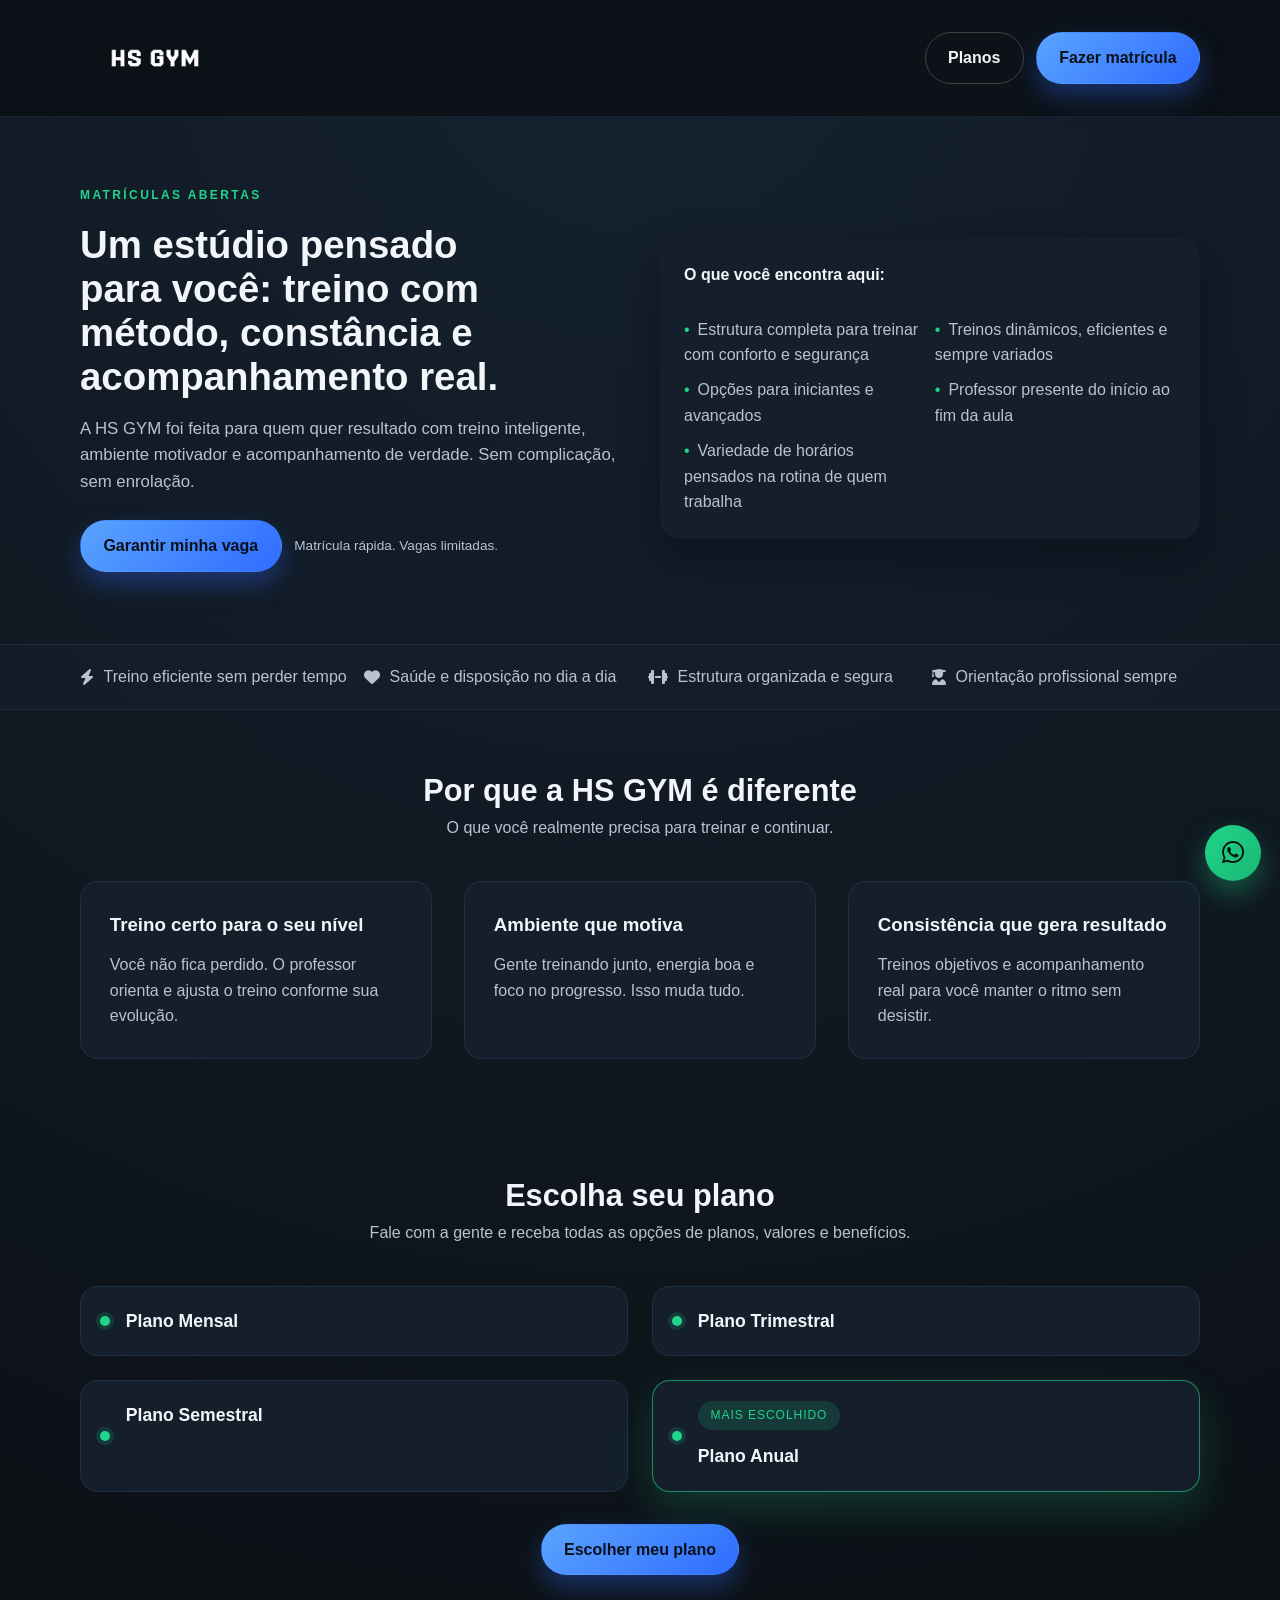
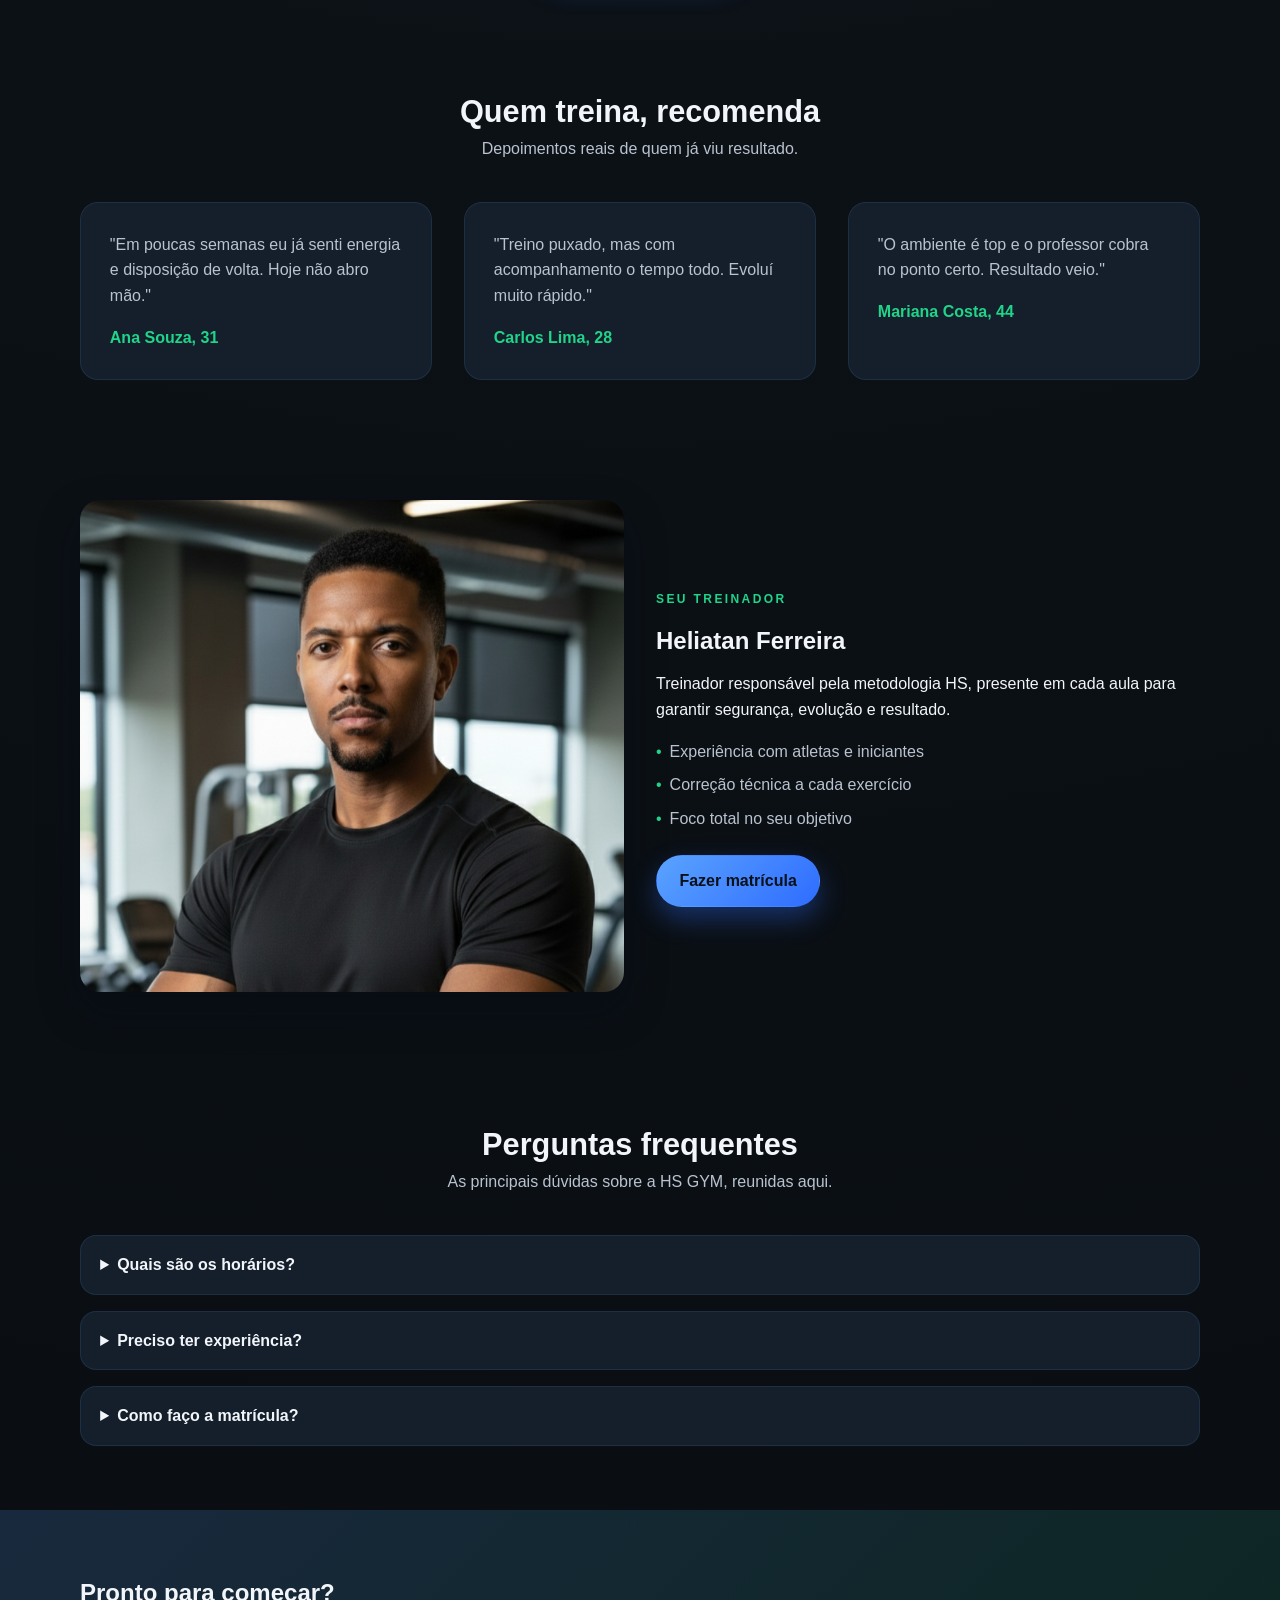
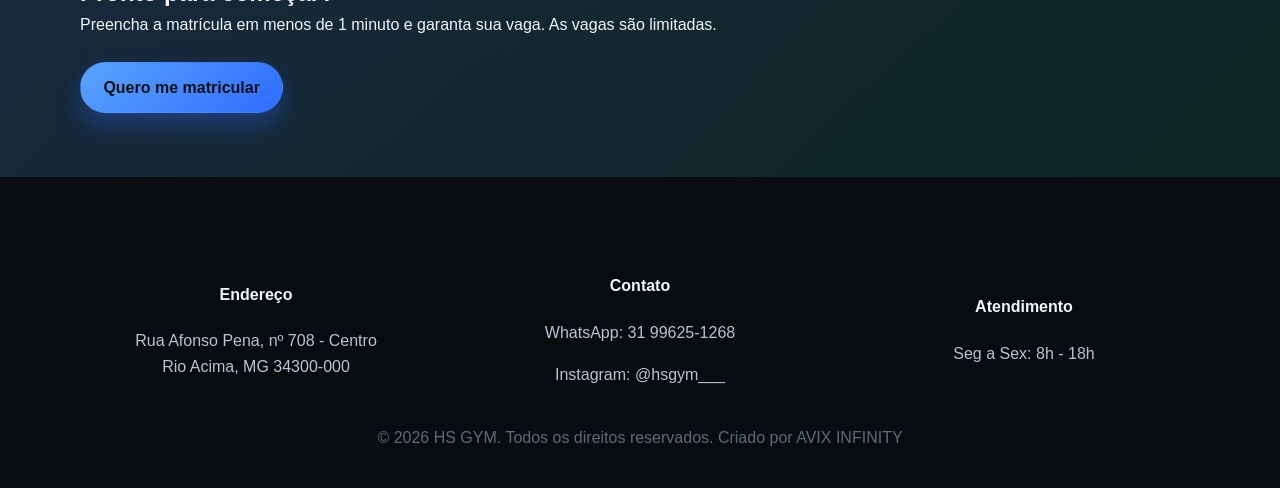
==== commit 6ff38f4d: "melhorias" ====
--- a/index.html
+++ b/index.html
@@ -136,6 +136,9 @@
             <span class="dot"></span>
             <span class="dot"></span>
           </div>
+          <div style="text-align: center; margin-top: 2rem;">
+            <a class="btn btn-primary js-enroll" href="https://forms.clickup.com/90132851194/f/2ky5cafu-353/3XN0VK53O9BMHIVTZN" target="_blank">Escolher meu plano</a>
+          </div>
         </div>
       </section>
 
@@ -227,7 +230,7 @@
       <div class="container footer-grid">
         <div>
           <h4>Endereço</h4>
-          <p>Rua Afonso Pena, 708<br />Rio Acima, MG 34300-000</p>
+          <p>Rua Afonso Pena, nº 708 - Centro<br />Rio Acima, MG 34300-000</p>
         </div>
         <div>
           <h4>Contato</h4>
@@ -239,7 +242,7 @@
           <p>Seg a Sex: 8h - 18h</p>
         </div>
       </div>
-      <p class="copyright">© 2026 HS GYM. Todos os direitos reservados.</p>
+      <p class="copyright">© 2026 HS GYM. Todos os direitos reservados. Criado por <a href="https://www.instagram.com/avix_infinity/?hl=en" target="_blank" style="color: inherit; text-decoration: none;">AVIX INFINITY</a></p>
     </footer>
 
     <div class="sticky-cta">
@@ -265,7 +268,7 @@
         </p>
         <div class="modal-actions">
           <a class="btn btn-outline" href="#beneficios">Conheça melhor a HS GYM</a>
-          <a class="btn btn-primary" href="index2.html">Ir para o site principal</a>
+          <a class="btn btn-primary" href="https://www.instagram.com/hsgym___/?hl=en" target="_blank">Ir para o Instagram</a>
         </div>
       </div>
     </div>
@@ -286,6 +289,7 @@
           modal.setAttribute('aria-hidden', 'true');
         };
 
+        // Pop-up ativado
         enrollLinks.forEach((link) => {
           link.addEventListener('click', () => {
             setTimeout(openModal, 200);
--- a/cta.css
+++ b/cta.css
@@ -25,6 +25,12 @@
   line-height: 1.6;
 }
 
+html,
+body {
+  width: 100%;
+  overflow-x: hidden;
+}
+
 a {
   color: inherit;
   text-decoration: none;
@@ -175,6 +181,7 @@
 .hero-visual {
   display: grid;
   gap: 1rem;
+  width: 100%;
 }
 
 .hero-card {
@@ -182,6 +189,7 @@
   border-radius: 20px;
   overflow: hidden;
   box-shadow: var(--shadow);
+  width: 100%;
 }
 
 .hero-card-info {
@@ -558,6 +566,8 @@
   .hero-copy h1 {
     font-size: clamp(1.7rem, 7vw, 2.6rem);
     text-align: center;
+    margin-left: auto;
+    margin-right: auto;
   }
 
   .hero-copy .lead {
@@ -622,6 +632,7 @@
     grid-auto-columns: unset;
     overflow-x: visible;
     scroll-snap-type: none;
+    grid-template-columns: 1fr;
   }
 
   .plans-dots {
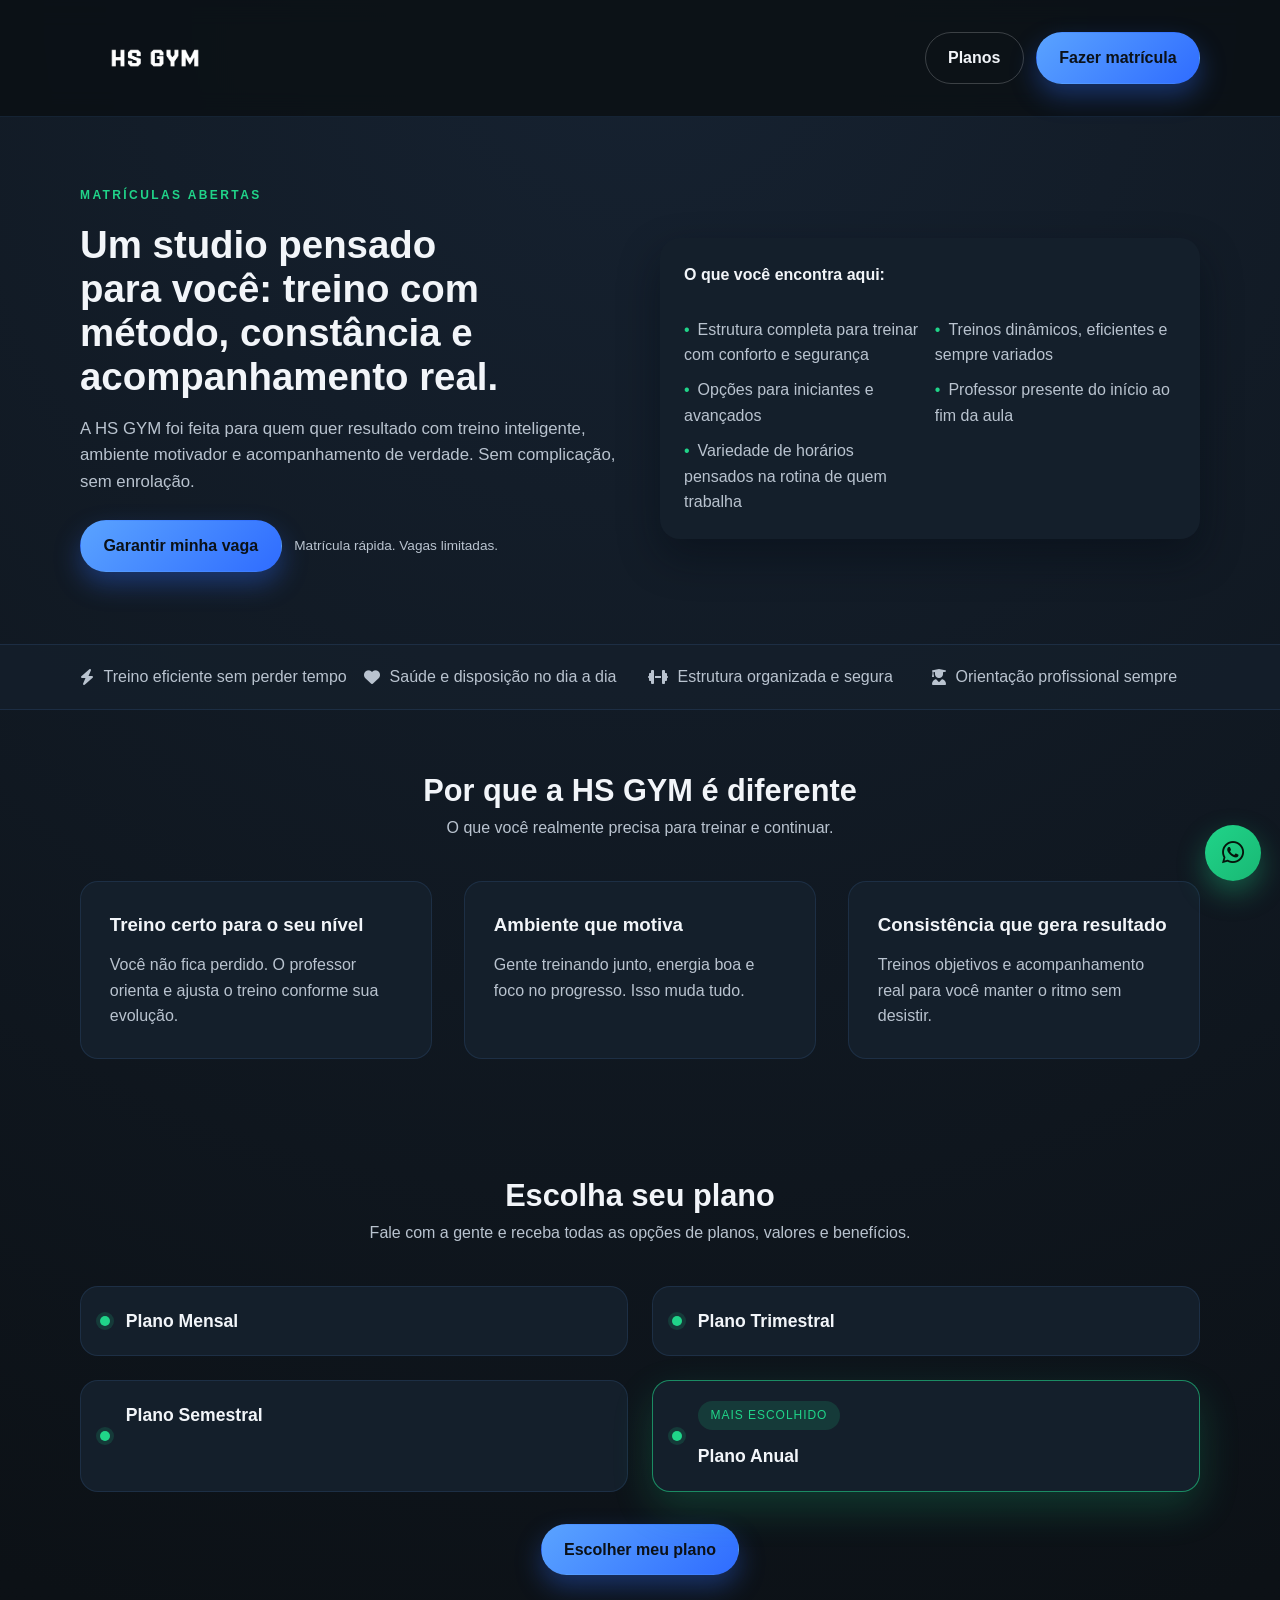
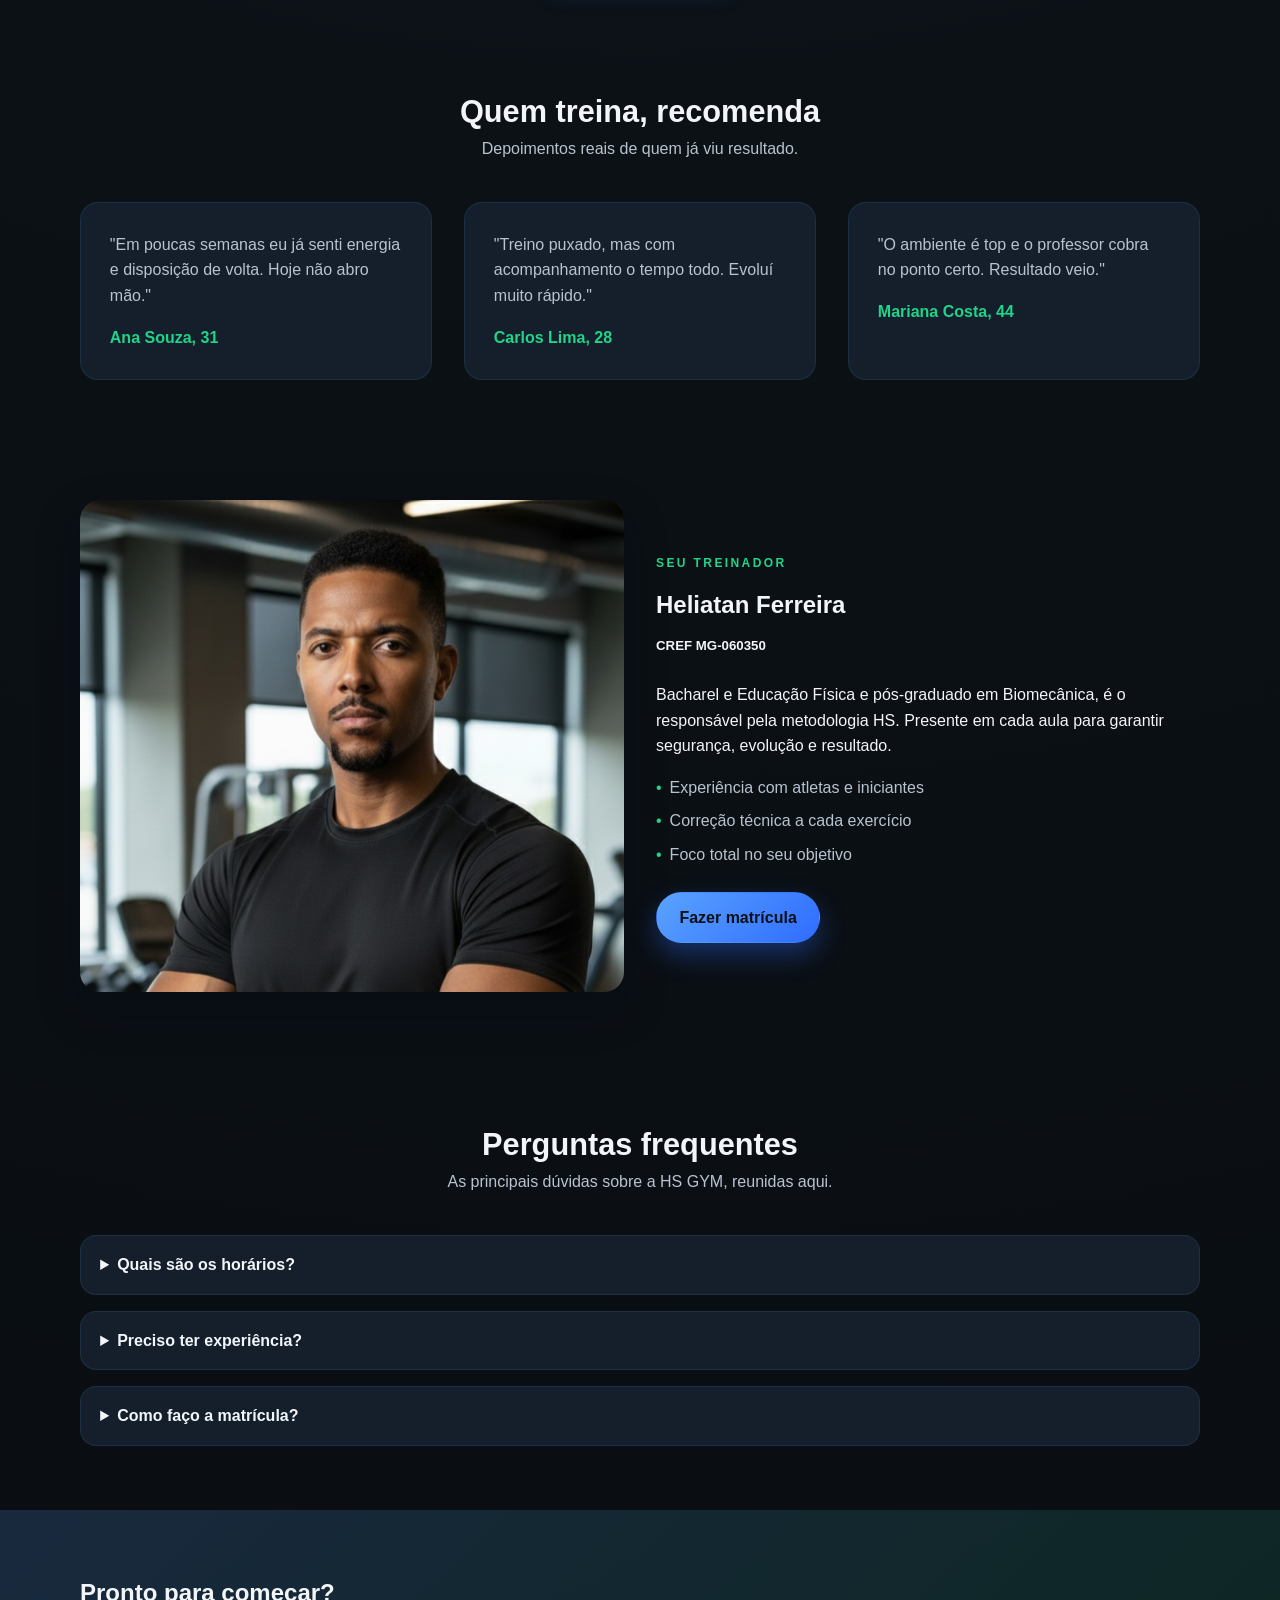
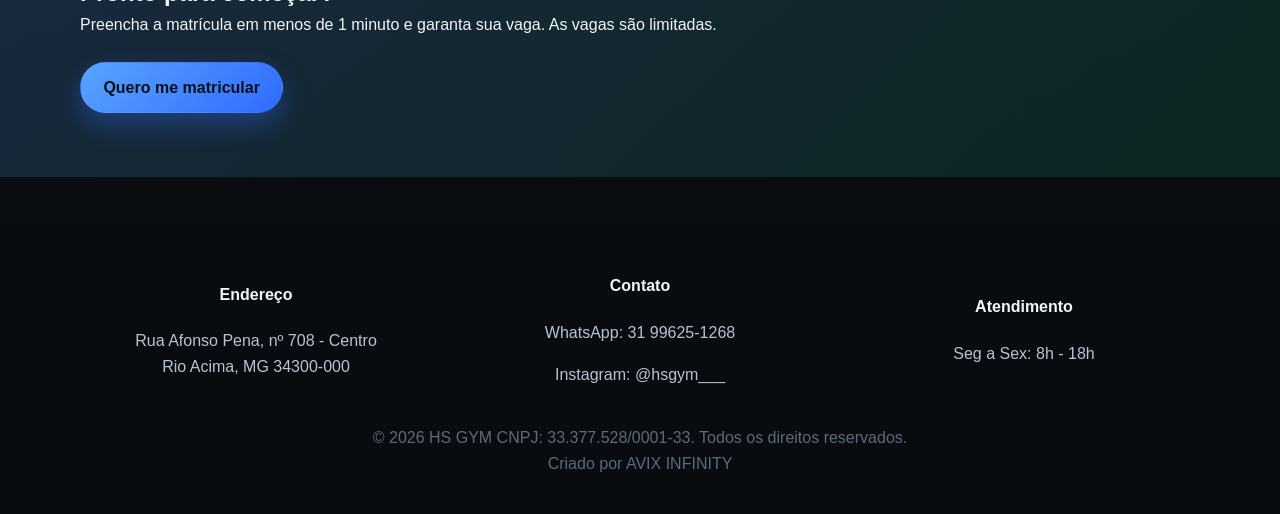
==== commit 4e0c9226: "Update index.html" ====
--- a/index.html
+++ b/index.html
@@ -34,7 +34,7 @@
           <div class="hero-copy">
             <span class="eyebrow">Matrículas abertas</span>
             <h1>
-              Um estúdio pensado para você: treino com método, constância e acompanhamento real.
+              Um  studio pensado para você: treino com método, constância e acompanhamento real.
             </h1>
             <p class="lead">
               A HS GYM foi feita para quem quer resultado com treino inteligente, ambiente
@@ -173,9 +173,9 @@
           <div class="trainer-info">
             <span class="eyebrow">Seu treinador</span>
             <h2>Heliatan Ferreira</h2>
+            <h5>CREF MG-060350</h5> <br>
             <p>
-              Treinador responsável pela metodologia HS, presente em cada aula para garantir
-              segurança, evolução e resultado.
+             Bacharel e Educação Física e pós-graduado em Biomecânica, é o responsável pela metodologia HS. Presente em cada aula para garantir segurança, evolução e resultado.
             </p>
             <ul class="trainer-list">
               <li>Experiência com atletas e iniciantes</li>
@@ -196,7 +196,7 @@
           <div class="faq-grid">
             <details>
               <summary>Quais são os horários?</summary>
-              <p>05h, 06h, 18h30, 19h30 e 20h30.</p>
+              <p>Segundas, Quartas e extas-feiras: 05h, 06h, 17h30, 18h30, 19h30 e 20h30.</p>
             </details>
             <details>
               <summary>Preciso ter experiência?</summary>
@@ -242,7 +242,7 @@
           <p>Seg a Sex: 8h - 18h</p>
         </div>
       </div>
-      <p class="copyright">© 2026 HS GYM. Todos os direitos reservados. Criado por <a href="https://www.instagram.com/avix_infinity/?hl=en" target="_blank" style="color: inherit; text-decoration: none;">AVIX INFINITY</a></p>
+      <p class="copyright">© 2026 HS GYM CNPJ: 33.377.528/0001-33. Todos os direitos reservados. <br> Criado por <a href="https://www.instagram.com/avix_infinity/?hl=en" target="_blank" style="color: inherit; text-decoration: none;">AVIX INFINITY</a></p>
     </footer>
 
     <div class="sticky-cta">
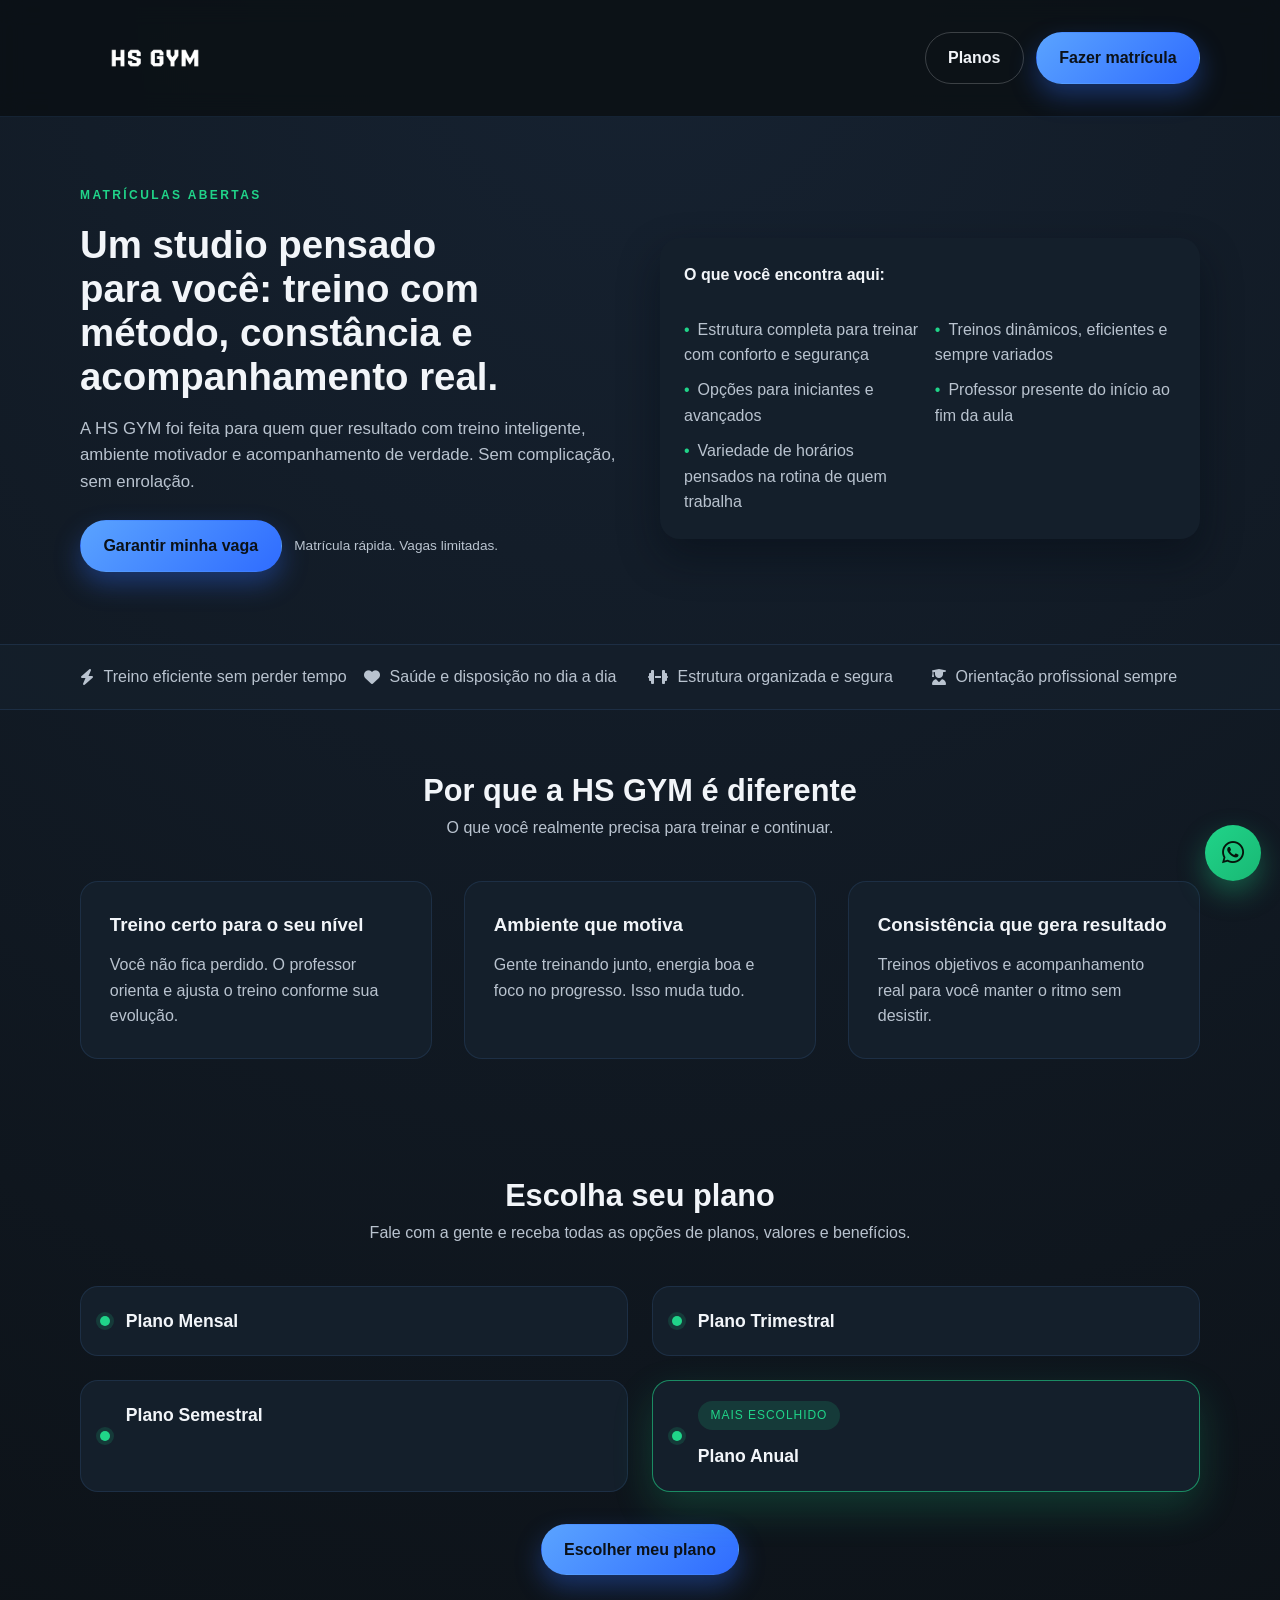
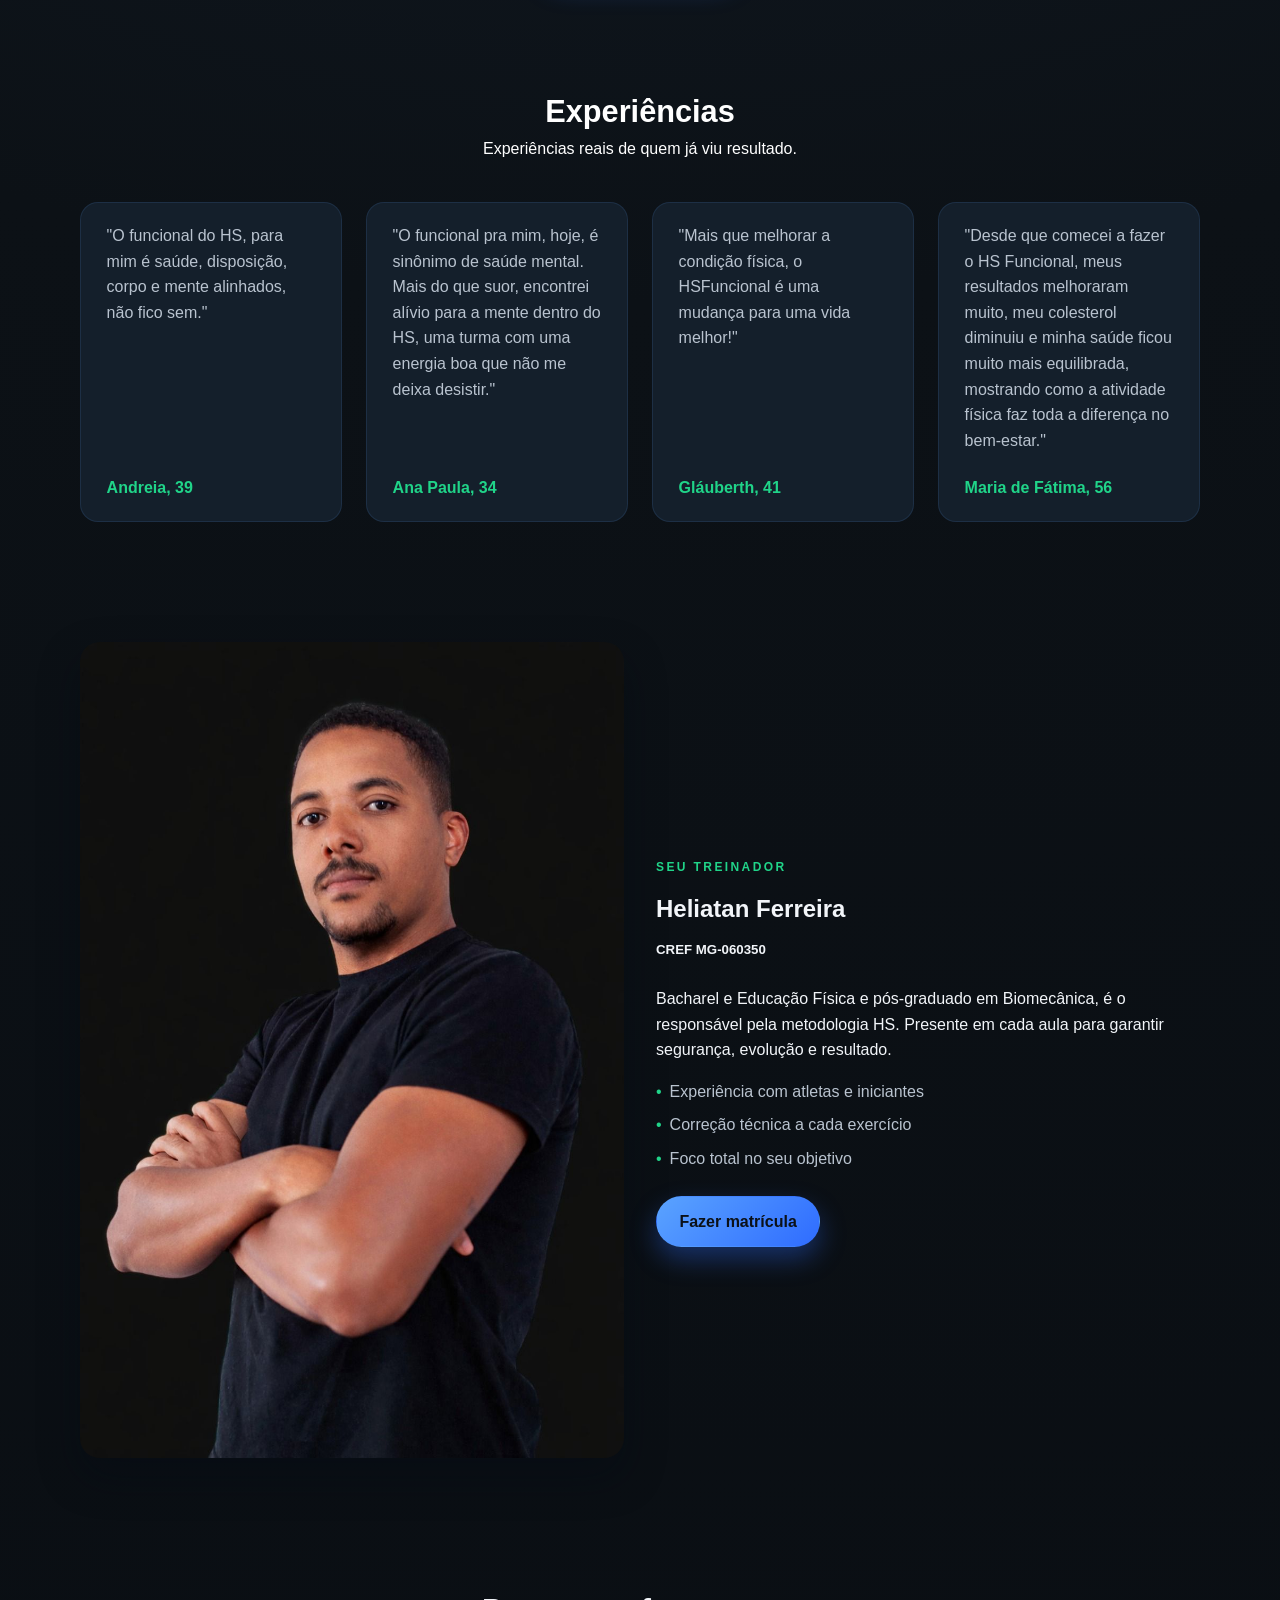
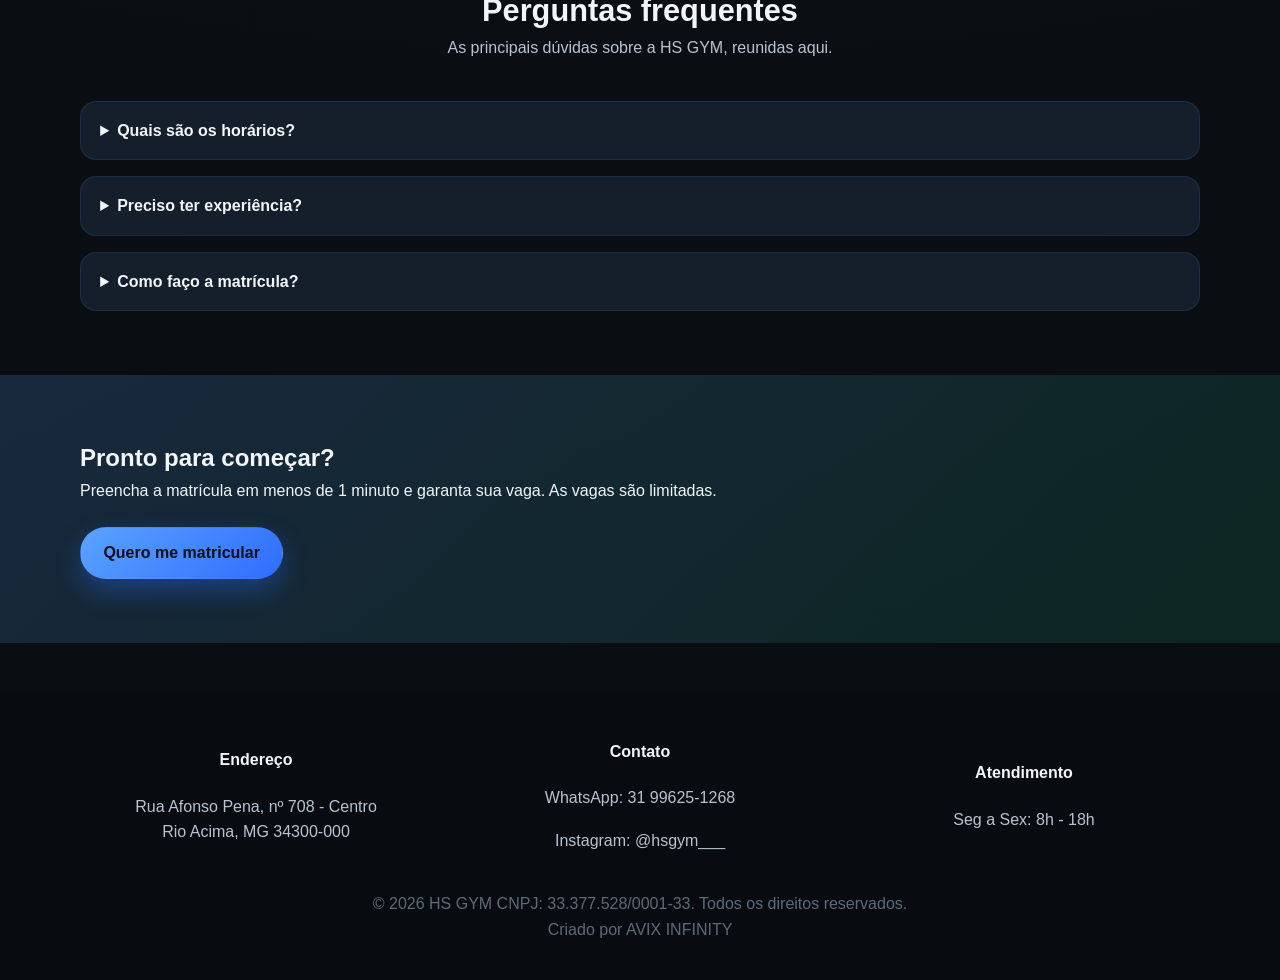
==== commit d2c1b281: "melhorias" ====
--- a/index.html
+++ b/index.html
@@ -12,6 +12,79 @@
       crossorigin="anonymous"
       referrerpolicy="no-referrer"
     />
+    <style>
+      .social-proof .section-head h2,
+      .social-proof .section-head p {
+        color: #fff;
+      }
+      .social-proof .grid-4 {
+        display: grid;
+        grid-template-columns: repeat(4, 1fr);
+        gap: 1.5rem;
+        align-items: stretch;
+      }
+      .social-proof .quote {
+        position: relative;
+        height: 100%;
+        min-height: 320px;
+        display: flex;
+        flex-direction: column;
+        justify-content: space-between;
+        background: var(--card);
+        padding: 1.25rem 1.6rem;
+        border-radius: 18px;
+        border: 1px solid rgba(90, 163, 255, 0.12);
+        text-align: left;
+        overflow: hidden;
+      }
+      .social-proof .quote::after {
+        content: '';
+        position: absolute;
+        top: 0;
+        left: -130%;
+        width: 60%;
+        height: 100%;
+        background: linear-gradient(
+          90deg,
+          transparent,
+          rgba(255, 255, 255, 0.2),
+          transparent
+        );
+        transform: skewX(-20deg);
+        pointer-events: none;
+      }
+      .social-proof .quote.shine::after {
+        animation: quoteShine 0.8s ease;
+      }
+      @keyframes quoteShine {
+        from { left: -130%; }
+        to { left: 130%; }
+      }
+      .social-proof .quote span {
+        color: var(--accent);
+        font-weight: 600;
+        margin-top: 1rem;
+      }
+      .social-proof .quote p {
+        color: var(--muted);
+        margin: 0;
+        flex: 1;
+      }
+      @media (max-width: 1024px) {
+        .social-proof .grid-4 {
+          display: flex;
+          overflow-x: auto;
+          scroll-snap-type: x mandatory;
+          padding: 1rem 0 2rem;
+        }
+        .social-proof .quote {
+          flex: 0 0 85%;
+          max-width: 400px;
+          min-height: 320px;
+          scroll-snap-align: center;
+        }
+      }
+    </style>
   </head>
   <body>
     <header class="topbar">
@@ -145,21 +218,25 @@
       <section class="social-proof" id="depoimentos">
         <div class="container">
           <div class="section-head">
-            <h2>Quem treina, recomenda</h2>
-            <p>Depoimentos reais de quem já viu resultado.</p>
-          </div>
-          <div class="grid-3">
+            <h2>Experiências</h2>
+            <p>Experiências reais de quem já viu resultado.</p>
+          </div>
+          <div class="grid-4">
             <article class="quote">
-              <p>"Em poucas semanas eu já senti energia e disposição de volta. Hoje não abro mão."</p>
-              <span>Ana Souza, 31</span>
+              <p>"O funcional do HS, para mim é saúde, disposição, corpo e mente alinhados, não fico sem."</p>
+              <span>Andreia, 39</span>
             </article>
             <article class="quote">
-              <p>"Treino puxado, mas com acompanhamento o tempo todo. Evoluí muito rápido."</p>
-              <span>Carlos Lima, 28</span>
+              <p>"O funcional pra mim, hoje, é sinônimo de saúde mental. Mais do que suor, encontrei alívio para a mente dentro do HS, uma turma com uma energia boa que não me deixa desistir."</p>
+              <span>Ana Paula, 34</span>
             </article>
             <article class="quote">
-              <p>"O ambiente é top e o professor cobra no ponto certo. Resultado veio."</p>
-              <span>Mariana Costa, 44</span>
+              <p>"Mais que melhorar a condição física, o HSFuncional é uma mudança para uma vida melhor!"</p>
+              <span>Gláuberth, 41</span>
+            </article>
+            <article class="quote">
+              <p>"Desde que comecei a fazer o HS Funcional, meus resultados melhoraram muito, meu colesterol diminuiu e minha saúde ficou muito mais equilibrada, mostrando como a atividade física faz toda a diferença no bem-estar."</p>
+              <span>Maria de Fátima, 56</span>
             </article>
           </div>
         </div>
@@ -196,7 +273,7 @@
           <div class="faq-grid">
             <details>
               <summary>Quais são os horários?</summary>
-              <p>Segundas, Quartas e extas-feiras: 05h, 06h, 17h30, 18h30, 19h30 e 20h30.</p>
+              <p>Segundas, Quartas e Sextas-feiras: 05h, 06h, 17h30, 18h30, 19h30 e 20h30.</p>
             </details>
             <details>
               <summary>Preciso ter experiência?</summary>
@@ -327,6 +404,34 @@
 
           updateDots();
         }
+
+        const socialCarousel = document.querySelector('.social-proof .grid-4');
+        const quoteCards = socialCarousel ? [...socialCarousel.querySelectorAll('.quote')] : [];
+
+        if (socialCarousel && quoteCards.length) {
+          let scrollTimeout;
+
+          const triggerShine = () => {
+            const cardWidth = quoteCards[0]?.getBoundingClientRect().width || 1;
+            const gap = parseFloat(getComputedStyle(socialCarousel).columnGap || getComputedStyle(socialCarousel).gap || '0');
+            const index = Math.round(socialCarousel.scrollLeft / (cardWidth + gap));
+            const activeCard = quoteCards[Math.min(Math.max(index, 0), quoteCards.length - 1)];
+
+            if (activeCard) {
+              activeCard.classList.remove('shine');
+              void activeCard.offsetWidth;
+              activeCard.classList.add('shine');
+              setTimeout(() => activeCard.classList.remove('shine'), 820);
+            }
+          };
+
+          socialCarousel.addEventListener('scroll', () => {
+            clearTimeout(scrollTimeout);
+            scrollTimeout = setTimeout(triggerShine, 120);
+          });
+
+          triggerShine();
+        }
       })();
     </script>
   </body>
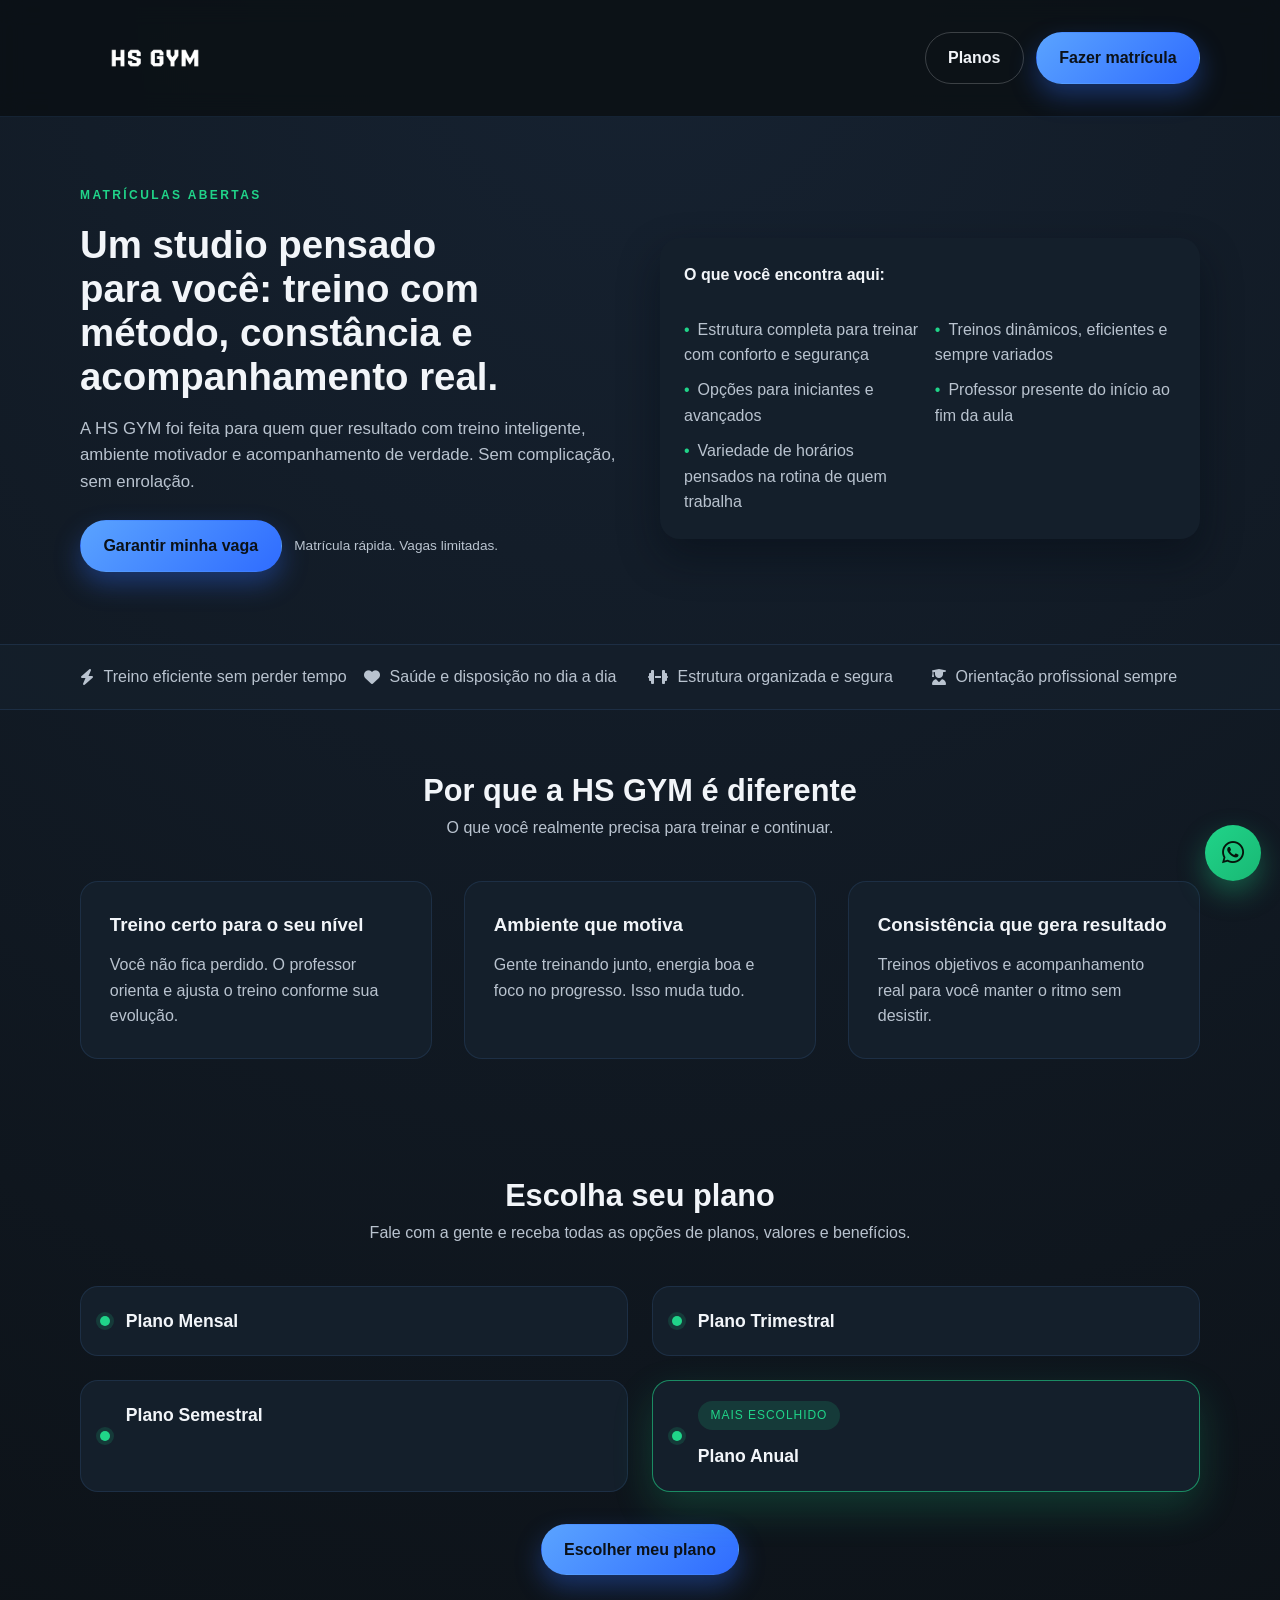
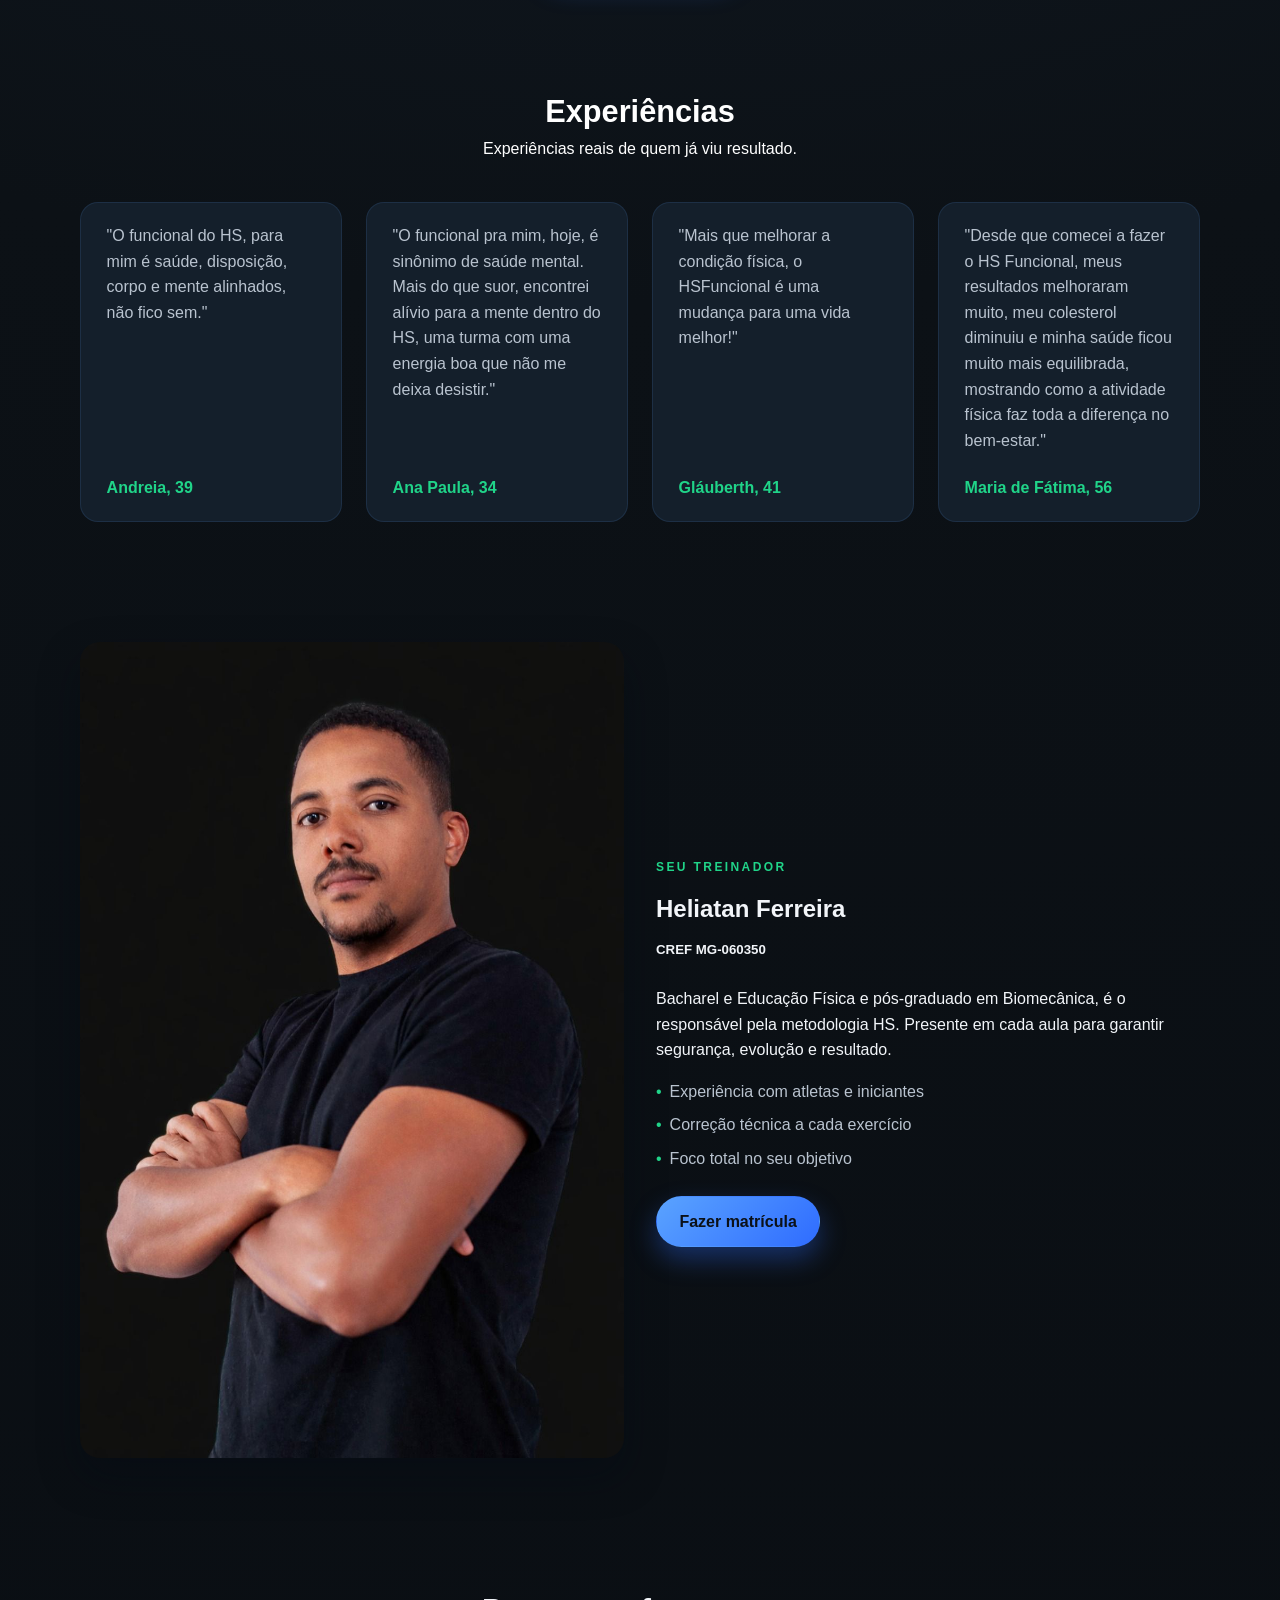
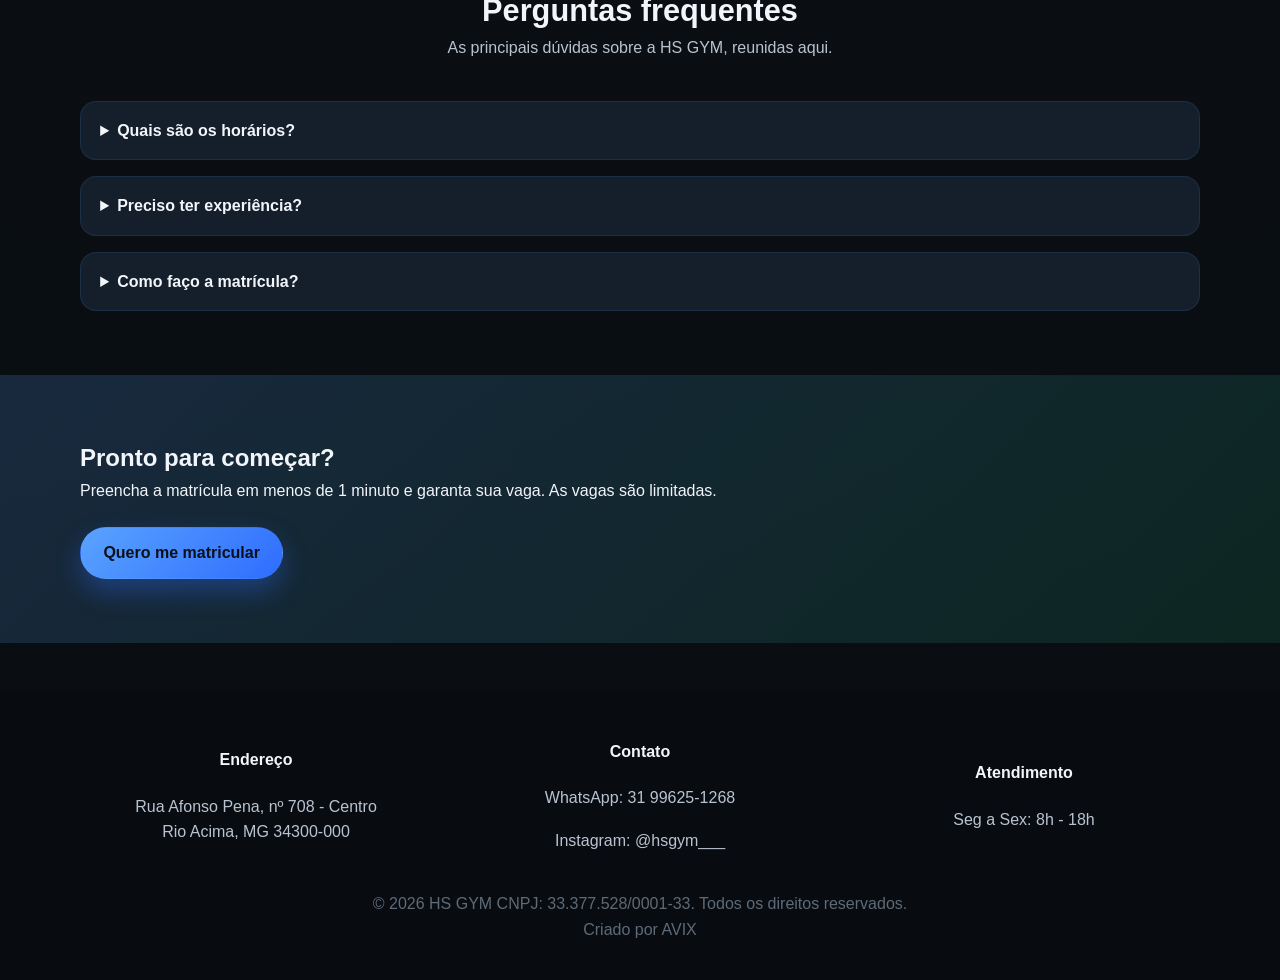
==== commit abe14f48: "xdas" ====
--- a/index.html
+++ b/index.html
@@ -319,7 +319,7 @@
           <p>Seg a Sex: 8h - 18h</p>
         </div>
       </div>
-      <p class="copyright">© 2026 HS GYM CNPJ: 33.377.528/0001-33. Todos os direitos reservados. <br> Criado por <a href="https://www.instagram.com/avix_infinity/?hl=en" target="_blank" style="color: inherit; text-decoration: none;">AVIX INFINITY</a></p>
+      <p class="copyright">© 2026 HS GYM CNPJ: 33.377.528/0001-33. Todos os direitos reservados. <br> Criado por <a href="https://www.instagram.com/avix_infinity/?hl=en" target="_blank" style="color: inherit; text-decoration: none;">AVIX</a></p>
     </footer>
 
     <div class="sticky-cta">
@@ -410,24 +410,50 @@
 
         if (socialCarousel && quoteCards.length) {
           let scrollTimeout;
+          let activeIndex = -1;
+
+          const getActiveCardIndex = () => {
+            const viewportCenter = socialCarousel.scrollLeft + socialCarousel.clientWidth / 2;
+            let closestIndex = 0;
+            let closestDistance = Number.POSITIVE_INFINITY;
+
+            quoteCards.forEach((card, i) => {
+              const cardCenter = card.offsetLeft + card.offsetWidth / 2;
+              const distance = Math.abs(cardCenter - viewportCenter);
+              if (distance < closestDistance) {
+                closestDistance = distance;
+                closestIndex = i;
+              }
+            });
+
+            return closestIndex;
+          };
 
           const triggerShine = () => {
-            const cardWidth = quoteCards[0]?.getBoundingClientRect().width || 1;
-            const gap = parseFloat(getComputedStyle(socialCarousel).columnGap || getComputedStyle(socialCarousel).gap || '0');
-            const index = Math.round(socialCarousel.scrollLeft / (cardWidth + gap));
-            const activeCard = quoteCards[Math.min(Math.max(index, 0), quoteCards.length - 1)];
-
-            if (activeCard) {
-              activeCard.classList.remove('shine');
-              void activeCard.offsetWidth;
-              activeCard.classList.add('shine');
-              setTimeout(() => activeCard.classList.remove('shine'), 820);
-            }
+            const index = getActiveCardIndex();
+            if (index === activeIndex) return;
+            activeIndex = index;
+
+            const activeCard = quoteCards[index];
+            if (!activeCard) return;
+
+            activeCard.classList.remove('shine');
+            void activeCard.offsetWidth;
+            activeCard.classList.add('shine');
+            setTimeout(() => activeCard.classList.remove('shine'), 820);
           };
 
           socialCarousel.addEventListener('scroll', () => {
             clearTimeout(scrollTimeout);
             scrollTimeout = setTimeout(triggerShine, 120);
+          });
+
+          socialCarousel.addEventListener('touchend', () => {
+            setTimeout(triggerShine, 120);
+          });
+
+          socialCarousel.addEventListener('mouseup', () => {
+            setTimeout(triggerShine, 120);
           });
 
           triggerShine();
